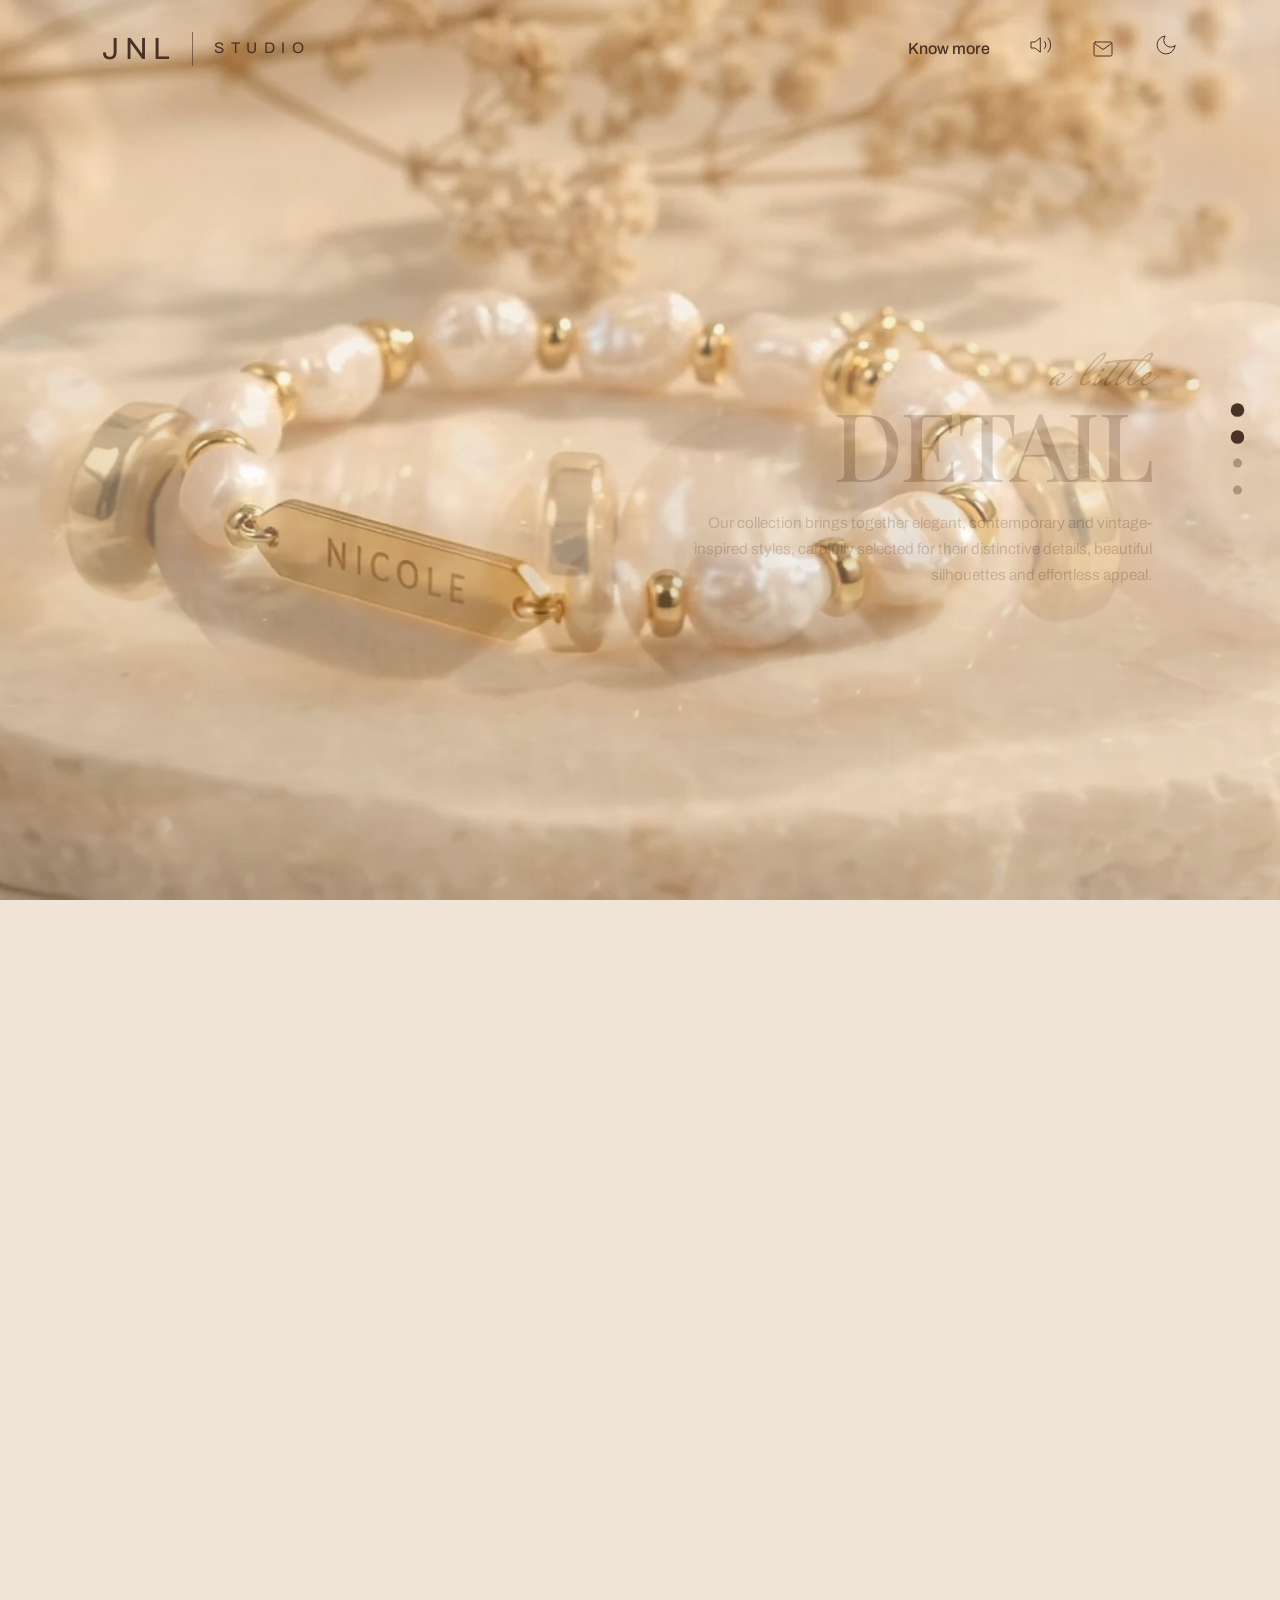
==== index.html @ aa60c8a9 "Add files via upload" ====
<!DOCTYPE html>
<html lang="en-GB">
<head>
<meta charset="utf-8">
<title>JNL Studio</title>
<meta name="description" content="JNL Studio: a small UK-based online studio with a love for beautiful jewellery, thoughtful details and pieces with a little character of their own.">
<meta name="viewport" content="width=device-width, initial-scale=1, viewport-fit=cover">
<meta name="theme-color" content="#efe4d6">
<link rel="preconnect" href="https://fonts.googleapis.com">
<link rel="preconnect" href="https://fonts.gstatic.com" crossorigin>
<link href="https://fonts.googleapis.com/css2?family=Archivo:wght@400;500&family=Lato:wght@400&family=Mrs+Saint+Delafield&family=Playfair+Display:wght@400;500&display=swap" rel="stylesheet">
<style>
:root{--ink:#4a3125;--bg:#efe4d6;--scrim:239,228,214;--chip:rgba(255,255,255,.6);--dim:0}
:root[data-theme="dark"]{--ink:#f6e8dc;--bg:#1d1512;--scrim:29,21,18;--chip:rgba(0,0,0,.35);--dim:.5}
*{box-sizing:border-box;margin:0;padding:0}
html,body{overscroll-behavior-y:none}
body{background:var(--bg);color:var(--ink);font:400 1rem/1.7 Archivo,system-ui,sans-serif;overflow-x:hidden}
body.lock{overflow:hidden}
button,input{font:inherit;color:inherit;background:none;border:0}
button{cursor:pointer}
button:focus-visible,input:focus-visible{outline:2px solid var(--ink);outline-offset:3px}
svg{stroke:currentColor;fill:none;stroke-linecap:round;stroke-linejoin:round}
#cv{position:fixed;inset:0;width:100%;height:100%;z-index:0;display:block}
.shade{position:fixed;inset:0;z-index:1;background:#000;opacity:var(--dim);pointer-events:none;transition:opacity .6s}
.loader{position:fixed;inset:0;z-index:100;background:#efe4d6;display:grid;place-content:center;justify-items:center;gap:.8rem;color:#4a3125;transition:transform .9s cubic-bezier(.7,0,.2,1)}
.loader.out{transform:translateX(100%)}
.loader .track{width:min(70vw,640px);height:1px;background:rgba(74,49,37,.25);margin-top:2.5rem}
.loader .bar{display:block;height:1px;background:#4a3125;transform:scaleX(0);transform-origin:left;transition:transform .2s}
header{position:fixed;top:env(safe-area-inset-top,0px);left:0;right:0;z-index:20;display:flex;justify-content:space-between;align-items:center;padding:2rem 8vw 0;transform:translateY(-140%);transition:transform .9s cubic-bezier(.2,.8,.2,1) .4s}
body.ready header{transform:none}
.brand{font:400 clamp(1.3rem,2.4vw,2rem)/1 Archivo,sans-serif;letter-spacing:.01em}
.brand{display:flex;align-items:center;letter-spacing:.18em}
.brand small{font-size:.5em;letter-spacing:.42em}
.brand .bar-div{display:inline-block;width:1px;height:1.1em;background:currentColor;opacity:.6;margin:0 .7em 0 .55em}
header ul{display:flex;gap:2.4rem;list-style:none;align-items:center;font-weight:500}
header svg{width:24px;height:24px}
.dots{position:fixed;right:3vw;top:50%;transform:translateY(-50%);z-index:20;display:grid;gap:1.1rem}
.dots button{width:9px;height:9px;border-radius:50%;background:var(--ink);opacity:.35;transition:transform .4s,opacity .4s}
.dots button.on{transform:scale(1.5);opacity:1}
.scene{position:fixed;inset:0;z-index:2;display:flex;pointer-events:none;opacity:0;visibility:hidden}
.scene.vis{visibility:visible}
.scene::before{content:"";position:absolute;inset:0;z-index:-1}
.scene button,.scene input{pointer-events:auto}
.left{align-items:center;padding:0 8vw}.left::before{background:linear-gradient(90deg,rgba(var(--scrim),.8) 0,rgba(var(--scrim),.42) 30%,rgba(var(--scrim),0) 50%)}
.right{align-items:center;justify-content:flex-end;padding:0 10vw;text-align:right}.right::before{background:linear-gradient(270deg,rgba(var(--scrim),.8) 0,rgba(var(--scrim),.42) 30%,rgba(var(--scrim),0) 50%)}
.right .lead{margin-left:auto}
.top{flex-direction:column;align-items:center;justify-content:space-between;text-align:center;padding:clamp(6rem,13vh,9rem) 6vw calc(2.4rem + env(safe-area-inset-bottom,0px))}
.top::before{background:linear-gradient(180deg,rgba(var(--scrim),.78) 0,rgba(var(--scrim),.35) 22%,rgba(var(--scrim),0) 36%,rgba(var(--scrim),0) 78%,rgba(var(--scrim),.6) 100%)}
.txt{max-width:34rem;text-shadow:0 1px 16px rgba(var(--scrim),.85)}
.disp{font:500 clamp(3rem,7.4vw,7rem)/.9 "Playfair Display",Georgia,serif;text-transform:uppercase;letter-spacing:-.02em}
.eyebrow{display:block;font:500 .78rem/1.4 Archivo,sans-serif;letter-spacing:.42em;text-transform:uppercase;margin-bottom:1.2rem;opacity:.85}
.script{display:block;font:400 clamp(2.4rem,4.4vw,4rem)/1 "Mrs Saint Delafield","Snell Roundhand",cursive;margin-bottom:-.3rem}
.lead{max-width:30rem;font-size:clamp(.95rem,1.2vw,1.08rem);margin-top:1.5rem}
.top .lead{margin:1rem auto 0}
.pill{display:inline-flex;align-items:center;gap:1.2rem;border:1px solid var(--ink);border-radius:60px;padding:.8rem .8rem .8rem 1.9rem;font-size:1.15rem;margin-top:2.6rem;transition:background .3s,color .3s}
.pill svg{width:40px;height:40px}
.pill:hover{background:var(--ink);color:var(--bg)}
.scroller{position:fixed;left:0;right:0;bottom:calc(1.8rem + env(safe-area-inset-bottom,0px));z-index:3;text-align:center;font-size:.8rem;display:grid;justify-items:center;transition:opacity .4s}
.scroller svg{width:24px;height:24px;stroke-width:2;animation:bob 1.6s ease-in-out infinite}
@keyframes bob{50%{transform:translateY(7px)}}
.endbox{display:grid;justify-items:center;gap:.9rem;pointer-events:auto}
.mail{display:inline-flex;align-items:center;gap:.5rem;color:var(--ink);font-size:.9rem;letter-spacing:.04em;text-decoration:none;border-bottom:1px solid currentColor;padding-bottom:2px}
.mail svg{width:16px;height:16px}
.eng{display:flex;align-items:center;gap:.8rem;background:var(--chip);backdrop-filter:blur(14px);-webkit-backdrop-filter:blur(14px);border-radius:60px;padding:.55rem .6rem .55rem 1.4rem;max-width:94vw}
.eng label{font-size:.75rem;letter-spacing:.08em;text-transform:uppercase;opacity:.8;white-space:nowrap}
.eng input{font:400 1.05rem/1 Lato,Archivo,sans-serif;letter-spacing:.24em;text-transform:uppercase;border-bottom:1px solid var(--ink);padding:.4rem .2rem;width:12ch;min-width:0;outline:none}
.eng input::placeholder{color:var(--ink);opacity:.4}
.eng .go{display:inline-flex;align-items:center;gap:.45rem;border-radius:40px;padding:.6rem 1.1rem;background:var(--ink);color:var(--bg);font-size:.9rem;white-space:nowrap}
.eng .go svg{width:16px;height:16px}
.toast{position:fixed;left:50%;bottom:calc(6.5rem + env(safe-area-inset-bottom,0px));z-index:30;transform:translate(-50%,10px);opacity:0;background:var(--ink);color:var(--bg);padding:.55rem 1.2rem;border-radius:40px;font-size:.9rem;max-width:90vw;overflow-wrap:anywhere;text-align:center;pointer-events:none;transition:opacity .35s,transform .35s}
.toast.on{opacity:1;transform:translate(-50%,0)}
.toast.sel{pointer-events:auto;user-select:all;border-radius:14px}
@media (max-width:760px){
header{padding:1.3rem 6vw 0}header ul{gap:1.2rem}.know{display:none}.dots{right:2.5vw}
.left,.right{align-items:flex-end;justify-content:center;text-align:center;padding:0 7vw calc(9vh + env(safe-area-inset-bottom,0px))}
.left::before,.right::before{background:linear-gradient(0deg,rgba(var(--scrim),.95) 0,rgba(var(--scrim),.75) 30%,rgba(var(--scrim),0) 55%)}
.right .lead,.lead{margin:1rem auto 0}.pill{margin-top:1.4rem}
.eng{padding-left:1rem;gap:.5rem}.eng label{display:none}.eng .go span{display:none}
.pill{display:none}.scroller{display:none}}
@media (prefers-reduced-motion:reduce){.scroller svg{animation:none}}
</style>
</head>
<body class="lock">
<div class="loader" role="status"><svg width="52" height="52" viewBox="0 0 52 52" stroke-width="1.5"><circle cx="26" cy="26" r="16" stroke-dasharray="1 7"/><circle cx="26" cy="10" r="3.2"/><circle cx="40" cy="20" r="3.2"/><circle cx="38" cy="36" r="3.2"/><circle cx="14" cy="36" r="3.2"/><circle cx="12" cy="20" r="3.2"/><rect x="20" y="39" width="12" height="4" rx="1"/></svg><p id="ltxt">Loading… 0%</p><div class="track"><i class="bar"></i></div></div>

<canvas id="cv" aria-label="Pearl name bracelet on cream marble, animated as you scroll" role="img"></canvas>
<div class="shade"></div>

<header><h1 class="brand" aria-label="JNL Studio">JNL<i class="bar-div" aria-hidden="true"></i><small>STUDIO</small></h1>
<ul><li><button class="know" data-go="1">Know more</button></li>
<li><button id="snd" aria-label="Toggle sound" aria-pressed="true"><svg viewBox="0 0 24 24"><path d="M11 5 6 9H2v6h4l5 4z"/><path id="wave" d="M19 5a10 10 0 0 1 0 14M15.5 8.5a5 5 0 0 1 0 7"/><path id="mute" d="m16 9 6 6M22 9l-6 6" style="display:none"/></svg></button></li>
<li><a id="mailIc" href="mailto:jnlstudio.design@gmail.com" aria-label="Email jnlstudio.design@gmail.com" style="display:grid;color:inherit"><svg viewBox="0 0 24 24"><rect x="3" y="5" width="18" height="14" rx="1.5"/><path d="m3.5 6.5 8.5 6 8.5-6"/></svg></a></li>
<li><button id="nt" aria-label="Toggle night mode"><svg viewBox="0 0 24 24"><path d="M21 12.8A9 9 0 1 1 11.2 3 7 7 0 0 0 21 12.8z"/></svg></button></li></ul></header>
<nav class="dots" aria-label="Sections"><button class="on" aria-label="Intro"></button><button aria-label="A little detail"></button><button aria-label="A little beauty"></button><button aria-label="Your name"></button></nav>

<section class="scene left"><div class="txt"><span class="eyebrow">✧ JNL Studio ✧</span><h2 class="disp" style="font-size:clamp(2.8rem,5.4vw,5.4rem)">Beautiful<br>Little<br>Things</h2>
<p class="lead">A small UK-based online studio with a love for beautiful jewellery, thoughtful details and pieces with a little character of their own.</p>
<button class="pill" data-go="1">Start now<svg viewBox="0 0 46 46"><circle cx="23" cy="23" r="19"/><path d="m15 23 8 8 8-8M23 15v16"/></svg></button></div></section>

<section class="scene right"><div class="txt"><span class="script">a little</span><h2 class="disp">Detail</h2>
<p class="lead">Our collection brings together elegant, contemporary and vintage-inspired styles, carefully selected for their distinctive details, beautiful silhouettes and effortless appeal.</p></div></section>

<section class="scene left"><div class="txt"><span class="script">a little</span><h2 class="disp">Beauty</h2>
<p class="lead">From understated everyday pieces to something a little more expressive, JNL Studio is about those small finishing touches that can make an outfit feel special.</p></div></section>

<section class="scene top"><div class="txt"><span class="script">a little something</span><h2 class="disp">For You</h2>
<p class="lead" id="engNote">Type a name to see it engraved on the bar.</p></div>
<div class="endbox"><div class="eng" id="engRow"><label for="txt">Your name</label><input id="txt" maxlength="10" autocomplete="off" spellcheck="false" placeholder="NICOLE" aria-describedby="engNote">
<button class="go" id="share" aria-label="Copy share link"><svg viewBox="0 0 24 24"><path d="M10 14a5 5 0 0 0 7 0l3-3a5 5 0 0 0-7-7l-1 1M14 10a5 5 0 0 0-7 0l-3 3a5 5 0 0 0 7 7l1-1"/></svg><span>Share</span></button></div><a class="mail" href="mailto:jnlstudio.design@gmail.com"><svg viewBox="0 0 24 24"><rect x="3" y="5" width="18" height="14" rx="1.5"/><path d="m3.5 6.5 8.5 6 8.5-6"/></svg>jnlstudio.design@gmail.com</a></div></section>

<div class="scroller"><p>Scroll to explore</p><svg viewBox="0 0 24 24"><path d="m8 12 4 4 4-4M12 8v8"/></svg></div>
<div class="toast" id="toast" role="status" aria-live="polite"></div>
<div id="spacer" aria-hidden="true"></div>

<script>
const $=s=>document.querySelector(s),$$=s=>[...document.querySelectorAll(s)];
/* always open at the top: stop Safari restoring the last scroll position */
try{if('scrollRestoration' in history)history.scrollRestoration='manual'}catch(e){}
scrollTo(0,0);addEventListener('pageshow',e=>{if(e.persisted&&!location.hash)scrollTo(0,0)});
document.documentElement.dataset.theme='light'; // day mode by default, whatever the device or app theme

/* ---------- video frames: 240 stills cut from the 10 s clip, four shots ---------- */
const N=240,SEG=[[0,59],[60,118],[119,176],[177,239]],UNIT=1.3; // UNIT = viewport heights of scroll per scene
const imgs=new Array(N),ok=new Array(N).fill(false);
/* phones get a lighter set (960 px, every 2nd frame in m/) to keep iPhone Safari memory low */
const MOB=innerWidth<=900||Math.min(screen.width,screen.height)<=820;
/* PHONE_MODE: 'auto' = animated, but switch to the light still-image version if the previous visit froze or crashed;
   'animated' = always animate; 'still' = phones always use the light still-image version (most stable) */
const PHONE_MODE='auto';
const REP=[30,96,150,238];
let LITE=matchMedia('(prefers-reduced-motion: reduce)').matches||(MOB&&PHONE_MODE==='still');
try{if(MOB&&PHONE_MODE==='auto'){
 const now=Date.now(),alive=JSON.parse(localStorage.getItem('jnl-alive')||'null'),lite=+localStorage.getItem('jnl-lite-until')||0;
 /* last visit was still marked "running" (no clean exit) within 10 min → it froze or crashed */
 if(alive&&alive.on&&now-alive.t<6e5){localStorage.setItem('jnl-lite-until',String(now+864e5));LITE=true}
 else if(lite>now)LITE=true;
 const beat=()=>{try{localStorage.setItem('jnl-alive',JSON.stringify({on:!document.hidden,t:Date.now()}))}catch(e){}};
 beat();setInterval(beat,2000);document.addEventListener('visibilitychange',beat);addEventListener('pagehide',()=>{try{localStorage.setItem('jnl-alive',JSON.stringify({on:false,t:Date.now()}))}catch(e){}});
}}catch(e){}
const pad=i=>String(i).padStart(3,'0');
const src=i=>MOB?'m/'+pad(i-(i%2))+'.webp':'f/'+pad(i)+'.webp';
/* load the opening shot first so the page can start quickly, then everything else */
const order=LITE?REP.slice():[...Array(N).keys()].filter(i=>!MOB||i%2===0).sort((a,b)=>(a<60?0:1)-(b<60?0:1)||a-b);
/* full-size close-up, used only for the engraving preview */
let plate=null;const plateReady=new Promise(r=>{const im=new Image();im.onload=()=>{plate=im;r()};im.onerror=r;im.src='f/239.webp'});
let loaded=0;
/* Phones/tablets: keep the small compressed files in memory and decode only the frames around the
   current position (a few at a time). Safari can silently drop decoded <img> data under memory pressure,
   which left the canvas empty; frames we decode ourselves stay put until we release them. */
const BM=MOB&&typeof createImageBitmap==='function'&&typeof fetch==='function';
const blobs=new Array(N),bm=new Map(),pending=new Set(),MAXC=10;let curF=0;
function load(i){
 if(BM)return fetch(src(i)).then(r=>r.ok?r.blob():null).then(b=>{if(b){blobs[i]=b;ok[i]=true}}).catch(()=>{});
 return new Promise(r=>{const im=new Image();im.decoding='async';im.onload=()=>{ok[i]=true;imgs[i]=im;r()};im.onerror=r;im.src=src(i)})}
function decodeF(i,must){
 if(i<0||i>=N||!blobs[i]||bm.has(i)||pending.has(i))return;
 if(pending.size>=(must?3:1))return; // never queue a pile of decodes during a fast flick
 pending.add(i);
 createImageBitmap(blobs[i]).then(b=>{pending.delete(i);bm.set(i,b);trimF();need=true}).catch(()=>pending.delete(i))}
function trimF(){while(bm.size>MAXC){let far=-1,fd=-1;for(const k of bm.keys()){const d=Math.abs(k-curF);if(d>fd){fd=d;far=k}}const b=bm.get(far);bm.delete(far);try{b.close()}catch(e){}}}
const nearest=i=>{
 if(BM){const e=i-(i%2);curF=e;decodeF(e,true);for(const d of [2,-2,4,-4])decodeF(e+d);
  let best=null,bd=1e9;for(const [k,b] of bm){const d=Math.abs(k-e);if(d<bd){bd=d;best=b}}return best}
 for(let d=0;d<N;d++){if(ok[i-d])return imgs[i-d];if(ok[i+d])return imgs[i+d]}return null};

/* ---------- canvas ---------- */
const cv=$('#cv'),cx=cv.getContext('2d');let W=0,H=0,DPR=1;
const tiny=document.createElement('canvas');tiny.width=48;tiny.height=27;const tx=tiny.getContext('2d');
const feather=document.createElement('canvas'),fx=feather.getContext('2d');
function size(){DPR=Math.min(devicePixelRatio||1,MOB?1.5:2);W=innerWidth;H=innerHeight;cv.width=W*DPR;cv.height=H*DPR;
 $('#spacer').style.height=(100+UNIT*100*(SEG.length-1)+60)+'vh';need=true}
let rzT;addEventListener('resize',()=>{clearTimeout(rzT);rzT=setTimeout(size,100)});
/* Safari can throw away canvas pixels (background tab, locked phone, memory pressure during very fast scrolling):
   repaint whenever the page comes back, and run a light watchdog that repaints if the canvas has gone blank */
const repaint=()=>{need=true;lastKey=''};
document.addEventListener('visibilitychange',()=>{if(!document.hidden)repaint()});
addEventListener('pageshow',repaint);addEventListener('focus',repaint);addEventListener('orientationchange',()=>setTimeout(size,250));
cv.addEventListener('contextrestored',repaint);
setInterval(()=>{if(document.hidden)return;
 const d=Math.min(devicePixelRatio||1,MOB?1.5:2);if(Math.abs(cv.width-innerWidth*d)>2||Math.abs(cv.height-innerHeight*d)>2){size();return}
 try{const y=cv.width/cv.height>=1.1?.5:.44,px=(x,yy)=>cx.getImageData(Math.round(cv.width*x),Math.round(cv.height*yy),1,1).data,
  bgLike=d=>d[3]===0||(Math.abs(d[0]-239)<3&&Math.abs(d[1]-228)<3&&Math.abs(d[2]-214)<3);
  if(bgLike(px(.35,y))&&bgLike(px(.65,y))){if(BM){bm.forEach(b=>{try{b.close()}catch(e){}});bm.clear()}repaint()}}catch(e){repaint()}},600);
function paint(im,alpha=1){
 const cw=cv.width,ch=cv.height,iw=im.naturalWidth||im.width,ih=im.naturalHeight||im.height;cx.globalAlpha=alpha;
 if(cw/ch>=1.1){ // landscape: fill the screen
  const s=Math.max(cw/iw,ch/ih);cx.drawImage(im,(cw-iw*s)/2,(ch-ih*s)/2,iw*s,ih*s);
 }else{ // portrait: keep most of the frame visible, soft blurred fill above and below
  tx.drawImage(im,0,0,48,27);const sb=Math.max(cw/iw,ch/ih);cx.drawImage(tiny,(cw-iw*sb)/2,(ch-ih*sb)/2,iw*sb,ih*sb);
  const s=cw*1.3/iw,dw=iw*s,dh=ih*s,y=ch*.44-dh/2;
  if(feather.width!==Math.round(cw)||feather.height!==Math.round(dh)){feather.width=Math.round(cw);feather.height=Math.round(dh)}
  fx.globalCompositeOperation='source-over';fx.clearRect(0,0,feather.width,feather.height);fx.drawImage(im,(cw-dw)/2,0,dw,dh);
  const g=fx.createLinearGradient(0,0,0,dh);g.addColorStop(0,'rgba(0,0,0,0)');g.addColorStop(.16,'#000');g.addColorStop(.84,'#000');g.addColorStop(1,'rgba(0,0,0,0)');
  fx.globalCompositeOperation='destination-in';fx.fillStyle=g;fx.fillRect(0,0,feather.width,dh);cx.drawImage(feather,0,y);
 }
 cx.globalAlpha=1}

/* ---------- engraving preview on the last frame ---------- */
const BOX={x:654,y:528,w:579,h:129}; // where NICOLE sits in the 1920x1080 final frame
let custom='',engFrame=null,engOK=true,engC=null,engG=null,blankBox=null;
function buildEng(){
 engFrame=null;const t=custom.trim();if(!t||t==='NICOLE'||!plate)return;
 /* one canvas, created once and reused for every keystroke */
 if(!engC){engC=document.createElement('canvas');engC.width=1920;engC.height=1080;engG=engC.getContext('2d')}
 const c=engC,g=engG;g.filter='none';g.globalAlpha=1;g.drawImage(plate,0,0,1920,1080);
 if(blankBox){g.putImageData(blankBox,BOX.x,BOX.y-9)}else{
 let d;try{d=g.getImageData(BOX.x,BOX.y-9,BOX.w,BOX.h+18)}catch(e){engOK=false;$('#engRow').hidden=true;$('#engNote').textContent='Every bracelet is engraved with the name you choose.';return}
 /* fill the old letters by blending the clean gold just above and below them */
 const w=BOX.w,h=BOX.h+18,p=d.data,row=(y,x)=>{let r=0,gg=0,b=0;for(let k=0;k<3;k++){const i=((y+k)*w+x)*4;r+=p[i];gg+=p[i+1];b+=p[i+2]}return[r/3,gg/3,b/3]};
 for(let x=0;x<w;x++){const a=row(0,x),b=row(h-3,x);for(let y=3;y<h-3;y++){const t2=(y-3)/(h-6),i=(y*w+x)*4,n=(Math.random()-.5)*4;
  p[i]=a[0]+(b[0]-a[0])*t2+n;p[i+1]=a[1]+(b[1]-a[1])*t2+n;p[i+2]=a[2]+(b[2]-a[2])*t2+n}}
 g.putImageData(d,BOX.x,BOX.y-9);blankBox=d}
 /* engrave the new name in a similar letter style */
 const s=[...t];let fs=138,sp=.42;const font=()=>`400 ${fs}px Lato, Archivo, "Helvetica Neue", sans-serif`;
 const width=()=>{g.font=font();return s.reduce((a,ch)=>a+g.measureText(ch).width,0)+fs*sp*(s.length-1)};
 while(width()>BOX.w-15&&fs>45)fs-=3;
 let x=943.5-width()/2;g.textBaseline='alphabetic';g.font=font();const yb=639;
 s.forEach(ch=>{const cw=g.measureText(ch).width;
  g.filter='blur(.7px)';g.fillStyle='rgba(255,226,165,.45)';g.fillText(ch,x+2.2,yb+2.2);
  g.fillStyle='rgba(120,78,34,.92)';g.fillText(ch,x,yb);g.filter='none';
  g.fillStyle='rgba(88,55,22,.35)';g.fillText(ch,x-1.2,yb-1.2);x+=cw+fs*sp});
 engFrame=c}

/* ---------- scroll → frame ---------- */
let target=0,cur=0,need=true,lastKey='';
/* iPhone "rubber-band" bounce gives scroll positions above the top (negative) or past the bottom: clamp them */
const prog=()=>{const vh=innerHeight,max=document.documentElement.scrollHeight-vh;return max>0?Math.max(0,Math.min(1,scrollY/max))*(SEG.length-1+.999):0};
addEventListener('scroll',()=>{target=prog()},{passive:true});
function frameFor(P){
 P=Math.max(0,Math.min(SEG.length-1+.999,+P||0));
 if(LITE){const k=Math.min(SEG.length-1,Math.floor(P)),l=P-k; // still images, soft cross-fade between scenes
  if(k===SEG.length-1||l<.8)return{f:REP[k]};return{f:REP[k],next:REP[k+1],mix:(l-.8)/.2}}
 const k=Math.min(SEG.length-1,Math.floor(P)),l=P-k,[a,b]=SEG[k];
 if(k===SEG.length-1){const f=Math.min(1,l/.85);return{f:Math.round(a+f*(b-a))}}
 if(l<.8)return{f:Math.round(a+l/.8*(b-a))};
 return{f:b,next:SEG[k+1][0],mix:(l-.8)/.2}}
const scenes=$$('.scene');
function texts(P){
 scenes.forEach((s,k)=>{let o;
  if(k===0)o=1-sm(.55,.78,P);else if(k===SEG.length-1)o=sm(k-.25,k-.02,P);else o=sm(k-.2,k+.02,P)*(1-sm(k+.55,k+.78,P));
  s.style.opacity=o.toFixed(3);s.classList.toggle('vis',o>.01);s.firstElementChild.style.transform=`translateY(${((1-o)*24).toFixed(1)}px)`});
 $('.scroller').style.opacity=1-sm(.05,.3,P);
 const n=Math.min(SEG.length-1,Math.floor(P+.25));$$('.dots button').forEach((d,i)=>d.classList.toggle('on',i===n));
 if(n!==scene){scene=n;chime(SCALE[n*2],.05)}
 if(lp&&ac)lp.frequency.setTargetAtTime(600+P/(SEG.length-1)*1600,ac.currentTime,.4)}
const sm=(e0,e1,x)=>{const t=Math.max(0,Math.min(1,(x-e0)/(e1-e0)));return t*t*(3-2*t)};
let scene=0;
function loop(){
 /* schedule the next frame first, so one unexpected error can never stop the animation for good */
 requestAnimationFrame(loop);
 try{
 cur+=(target-cur)*.14;if(Math.abs(target-cur)<.0005)cur=target;if(!isFinite(cur))cur=0;
 const fr=frameFor(cur),key=fr.f+'|'+(fr.next??'')+'|'+(fr.mix??0).toFixed(3)+'|'+(engFrame?custom:'');
 if(key!==lastKey||need){
  const im=(fr.f>=N-2&&engFrame)?engFrame:nearest(fr.f);
  if(im){try{cx.globalAlpha=1;cx.fillStyle='#efe4d6';cx.fillRect(0,0,cv.width,cv.height);paint(im);if(fr.next!=null){const nx=nearest(fr.next);if(nx)paint(nx,fr.mix)}lastKey=key;need=false}catch(e){need=true}}}
 texts(cur)}catch(e){need=true;lastKey=''}}

const goTo=k=>{const max=document.documentElement.scrollHeight-innerHeight;scrollTo({top:max*k/(SEG.length-1+.999)+(k===SEG.length-1?max:0),behavior:'smooth'})};
$$('[data-go]').forEach(b=>b.onclick=()=>goTo(+b.dataset.go));
$$('.dots button').forEach((d,i)=>d.onclick=()=>goTo(i));

/* ---------- sound: generated ambient pad + chimes (Web Audio, no files) ---------- */
let ac=null,master=null,lp=null,soundOn=true;
function initAudio(){
 if(ac)return;try{ac=new (window.AudioContext||window.webkitAudioContext)()}catch(e){return}
 master=ac.createGain();master.gain.value=0;master.connect(ac.destination);
 lp=ac.createBiquadFilter();lp.type='lowpass';lp.frequency.value=700;lp.Q.value=.6;lp.connect(master);
 [110,138.59,164.81,207.65,246.94].forEach((f,i)=>{const o=ac.createOscillator(),g=ac.createGain(),l=ac.createOscillator(),lg=ac.createGain();
  o.type=i%2?'triangle':'sine';o.frequency.value=f;o.detune.value=(i-2)*5;g.gain.value=.05;
  l.frequency.value=.05+i*.023;lg.gain.value=.04;l.connect(lg).connect(g.gain);o.connect(g).connect(lp);o.start();l.start()});
 if(soundOn)fadeTo(.55)}
function fadeTo(v){if(!ac)return;if(ac.state==='suspended')ac.resume();master.gain.cancelScheduledValues(ac.currentTime);master.gain.setTargetAtTime(v,ac.currentTime,.6)}
function chime(f,vol=.09){if(!ac||!soundOn)return;const t=ac.currentTime;
 [[f,vol],[f*2.76,vol*.25],[f*5.4,vol*.08]].forEach(([fr,v])=>{const o=ac.createOscillator(),g=ac.createGain();o.type='sine';o.frequency.value=fr;
  g.gain.setValueAtTime(0,t);g.gain.linearRampToValueAtTime(v,t+.01);g.gain.exponentialRampToValueAtTime(.0001,t+1.6);o.connect(g).connect(ac.destination);o.start(t);o.stop(t+1.7)})}
['pointerdown','keydown','touchstart'].forEach(ev=>addEventListener(ev,initAudio,{once:true,passive:true}));
document.addEventListener('visibilitychange',()=>{if(!ac)return;document.hidden?ac.suspend():ac.resume()});
const SCALE=[659.25,739.99,830.61,987.77,1108.73,1318.51,1479.98,1661.22,1975.53];

/* ---------- header toggles ---------- */
const dark=()=>document.documentElement.dataset.theme==='dark'; // always starts in day mode; night only when the visitor taps the moon
$('#nt').onclick=()=>{document.documentElement.dataset.theme=dark()?'light':'dark'};
$('#snd').onclick=e=>{const b=e.currentTarget;soundOn=b.getAttribute('aria-pressed')!=='true';b.setAttribute('aria-pressed',soundOn);
 $('#wave').style.display=soundOn?'':'none';$('#mute').style.display=soundOn?'none':'';initAudio();fadeTo(soundOn?.55:0)};

/* ---------- name input + share ---------- */
let tt;const toast=(msg,sel=false)=>{const t=$('#toast');t.textContent=msg;t.classList.toggle('sel',sel);t.classList.add('on');clearTimeout(tt);tt=setTimeout(()=>t.classList.remove('on','sel'),sel?7000:2200)};
const clean=t=>(t||'').toUpperCase().replace(/[^A-Z0-9 &.'\-]/g,'').slice(0,10);
const inp=$('#txt');let bt;
inp.addEventListener('input',()=>{const v=clean(inp.value);if(v!==inp.value)inp.value=v;custom=v;clearTimeout(bt);
 bt=setTimeout(()=>{buildEng();need=true},120);chime(1975.53+Math.random()*400,.025)});
inp.addEventListener('keydown',e=>{if(e.key==='Enter')inp.blur()});
$('#share').onclick=async()=>{const url=location.href.split('#')[0]+(custom?'#t='+encodeURIComponent(custom):'');
 try{await navigator.clipboard.writeText(url);toast('Link copied');chime(1661.22,.07)}catch(e){toast(url,true)}};
const fromHash=clean(decodeURIComponent((location.hash.match(/t=([^&]*)/)||[])[1]||''));

/* ---------- start ---------- */
size();
(async()=>{
 const bar=$('.loader .bar'),lt=$('#ltxt');let first=true;
 const fontReady=document.fonts?document.fonts.ready:Promise.resolve();
 const queue=[...order];const workers=[...Array(6)].map(async()=>{while(queue.length){const i=queue.shift();await load(i);loaded++;
  const tot=order.length,pct=Math.round(loaded/tot*100);bar.style.transform=`scaleX(${loaded/tot})`;lt.textContent=`Loading… ${pct}%`;
  if(first&&loaded>=order.filter(i=>i<60).length){first=false;start()}}});
 async function start(){await fontReady;requestAnimationFrame(loop);$('.loader').classList.add('out');document.body.classList.add('ready');
  setTimeout(()=>{document.body.classList.remove('lock');$('.loader').style.display='none';
   if(fromHash){inp.value=custom=fromHash;goTo(SEG.length-1);try{history.replaceState(null,'',location.pathname+location.search)}catch(e){}}else scrollTo(0,0)},900)}
 await Promise.all(workers);if(first){first=false;start()}
 await plateReady;await fontReady;if(custom){buildEng();need=true}
})();
</script>
</body>
</html>
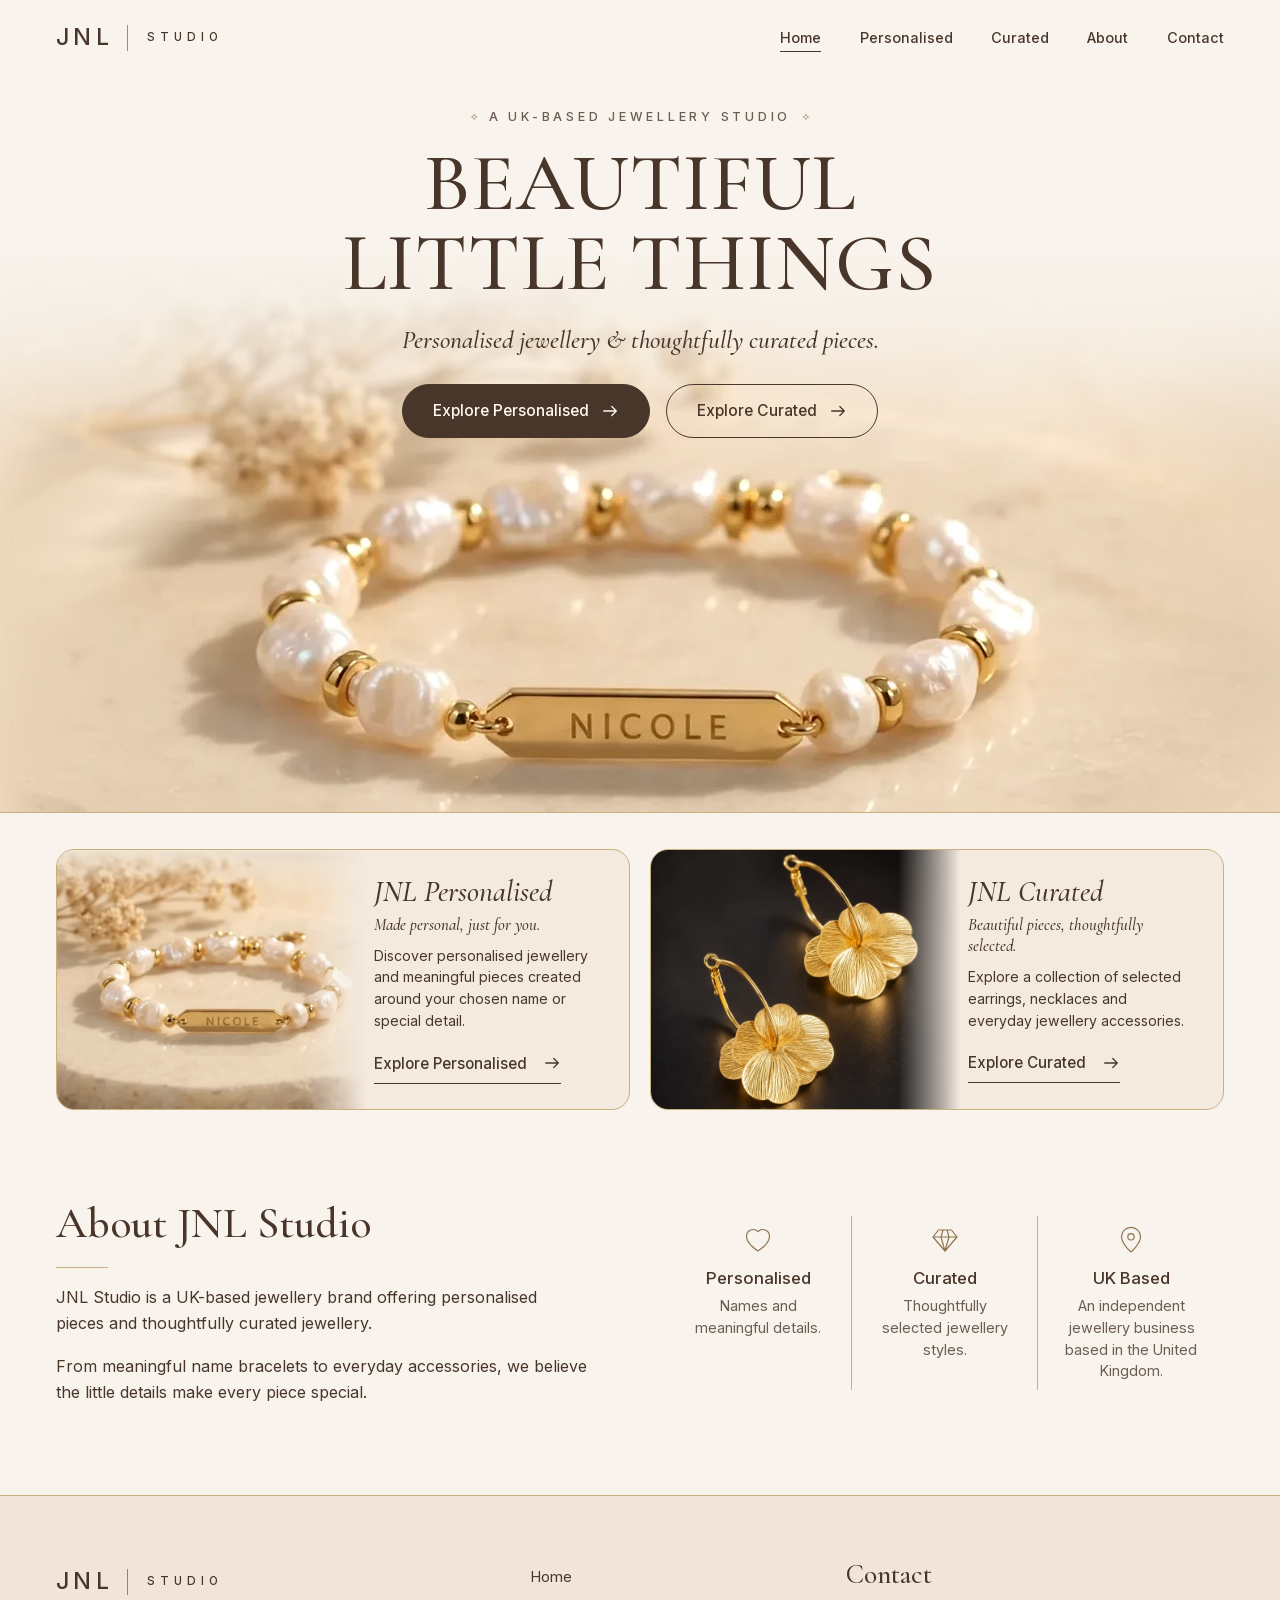
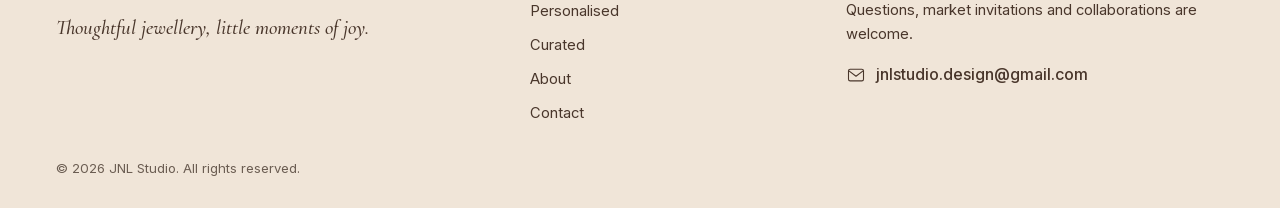
==== commit dc89eba9: "Add files via upload" ====
--- a/index.html
+++ b/index.html
@@ -1,314 +1,199 @@
-<!DOCTYPE html>
+<!doctype html>
 <html lang="en-GB">
 <head>
 <meta charset="utf-8">
-<title>JNL Studio</title>
-<meta name="description" content="JNL Studio: a small UK-based online studio with a love for beautiful jewellery, thoughtful details and pieces with a little character of their own.">
 <meta name="viewport" content="width=device-width, initial-scale=1, viewport-fit=cover">
-<meta name="theme-color" content="#efe4d6">
-<link rel="preconnect" href="https://fonts.googleapis.com">
-<link rel="preconnect" href="https://fonts.gstatic.com" crossorigin>
-<link href="https://fonts.googleapis.com/css2?family=Archivo:wght@400;500&family=Lato:wght@400&family=Mrs+Saint+Delafield&family=Playfair+Display:wght@400;500&display=swap" rel="stylesheet">
-<style>
-:root{--ink:#4a3125;--bg:#efe4d6;--scrim:239,228,214;--chip:rgba(255,255,255,.6);--dim:0}
-:root[data-theme="dark"]{--ink:#f6e8dc;--bg:#1d1512;--scrim:29,21,18;--chip:rgba(0,0,0,.35);--dim:.5}
-*{box-sizing:border-box;margin:0;padding:0}
-html,body{overscroll-behavior-y:none}
-body{background:var(--bg);color:var(--ink);font:400 1rem/1.7 Archivo,system-ui,sans-serif;overflow-x:hidden}
-body.lock{overflow:hidden}
-button,input{font:inherit;color:inherit;background:none;border:0}
-button{cursor:pointer}
-button:focus-visible,input:focus-visible{outline:2px solid var(--ink);outline-offset:3px}
-svg{stroke:currentColor;fill:none;stroke-linecap:round;stroke-linejoin:round}
-#cv{position:fixed;inset:0;width:100%;height:100%;z-index:0;display:block}
-.shade{position:fixed;inset:0;z-index:1;background:#000;opacity:var(--dim);pointer-events:none;transition:opacity .6s}
-.loader{position:fixed;inset:0;z-index:100;background:#efe4d6;display:grid;place-content:center;justify-items:center;gap:.8rem;color:#4a3125;transition:transform .9s cubic-bezier(.7,0,.2,1)}
-.loader.out{transform:translateX(100%)}
-.loader .track{width:min(70vw,640px);height:1px;background:rgba(74,49,37,.25);margin-top:2.5rem}
-.loader .bar{display:block;height:1px;background:#4a3125;transform:scaleX(0);transform-origin:left;transition:transform .2s}
-header{position:fixed;top:env(safe-area-inset-top,0px);left:0;right:0;z-index:20;display:flex;justify-content:space-between;align-items:center;padding:2rem 8vw 0;transform:translateY(-140%);transition:transform .9s cubic-bezier(.2,.8,.2,1) .4s}
-body.ready header{transform:none}
-.brand{font:400 clamp(1.3rem,2.4vw,2rem)/1 Archivo,sans-serif;letter-spacing:.01em}
-.brand{display:flex;align-items:center;letter-spacing:.18em}
-.brand small{font-size:.5em;letter-spacing:.42em}
-.brand .bar-div{display:inline-block;width:1px;height:1.1em;background:currentColor;opacity:.6;margin:0 .7em 0 .55em}
-header ul{display:flex;gap:2.4rem;list-style:none;align-items:center;font-weight:500}
-header svg{width:24px;height:24px}
-.dots{position:fixed;right:3vw;top:50%;transform:translateY(-50%);z-index:20;display:grid;gap:1.1rem}
-.dots button{width:9px;height:9px;border-radius:50%;background:var(--ink);opacity:.35;transition:transform .4s,opacity .4s}
-.dots button.on{transform:scale(1.5);opacity:1}
-.scene{position:fixed;inset:0;z-index:2;display:flex;pointer-events:none;opacity:0;visibility:hidden}
-.scene.vis{visibility:visible}
-.scene::before{content:"";position:absolute;inset:0;z-index:-1}
-.scene button,.scene input{pointer-events:auto}
-.left{align-items:center;padding:0 8vw}.left::before{background:linear-gradient(90deg,rgba(var(--scrim),.8) 0,rgba(var(--scrim),.42) 30%,rgba(var(--scrim),0) 50%)}
-.right{align-items:center;justify-content:flex-end;padding:0 10vw;text-align:right}.right::before{background:linear-gradient(270deg,rgba(var(--scrim),.8) 0,rgba(var(--scrim),.42) 30%,rgba(var(--scrim),0) 50%)}
-.right .lead{margin-left:auto}
-.top{flex-direction:column;align-items:center;justify-content:space-between;text-align:center;padding:clamp(6rem,13vh,9rem) 6vw calc(2.4rem + env(safe-area-inset-bottom,0px))}
-.top::before{background:linear-gradient(180deg,rgba(var(--scrim),.78) 0,rgba(var(--scrim),.35) 22%,rgba(var(--scrim),0) 36%,rgba(var(--scrim),0) 78%,rgba(var(--scrim),.6) 100%)}
-.txt{max-width:34rem;text-shadow:0 1px 16px rgba(var(--scrim),.85)}
-.disp{font:500 clamp(3rem,7.4vw,7rem)/.9 "Playfair Display",Georgia,serif;text-transform:uppercase;letter-spacing:-.02em}
-.eyebrow{display:block;font:500 .78rem/1.4 Archivo,sans-serif;letter-spacing:.42em;text-transform:uppercase;margin-bottom:1.2rem;opacity:.85}
-.script{display:block;font:400 clamp(2.4rem,4.4vw,4rem)/1 "Mrs Saint Delafield","Snell Roundhand",cursive;margin-bottom:-.3rem}
-.lead{max-width:30rem;font-size:clamp(.95rem,1.2vw,1.08rem);margin-top:1.5rem}
-.top .lead{margin:1rem auto 0}
-.pill{display:inline-flex;align-items:center;gap:1.2rem;border:1px solid var(--ink);border-radius:60px;padding:.8rem .8rem .8rem 1.9rem;font-size:1.15rem;margin-top:2.6rem;transition:background .3s,color .3s}
-.pill svg{width:40px;height:40px}
-.pill:hover{background:var(--ink);color:var(--bg)}
-.scroller{position:fixed;left:0;right:0;bottom:calc(1.8rem + env(safe-area-inset-bottom,0px));z-index:3;text-align:center;font-size:.8rem;display:grid;justify-items:center;transition:opacity .4s}
-.scroller svg{width:24px;height:24px;stroke-width:2;animation:bob 1.6s ease-in-out infinite}
-@keyframes bob{50%{transform:translateY(7px)}}
-.endbox{display:grid;justify-items:center;gap:.9rem;pointer-events:auto}
-.mail{display:inline-flex;align-items:center;gap:.5rem;color:var(--ink);font-size:.9rem;letter-spacing:.04em;text-decoration:none;border-bottom:1px solid currentColor;padding-bottom:2px}
-.mail svg{width:16px;height:16px}
-.eng{display:flex;align-items:center;gap:.8rem;background:var(--chip);backdrop-filter:blur(14px);-webkit-backdrop-filter:blur(14px);border-radius:60px;padding:.55rem .6rem .55rem 1.4rem;max-width:94vw}
-.eng label{font-size:.75rem;letter-spacing:.08em;text-transform:uppercase;opacity:.8;white-space:nowrap}
-.eng input{font:400 1.05rem/1 Lato,Archivo,sans-serif;letter-spacing:.24em;text-transform:uppercase;border-bottom:1px solid var(--ink);padding:.4rem .2rem;width:12ch;min-width:0;outline:none}
-.eng input::placeholder{color:var(--ink);opacity:.4}
-.eng .go{display:inline-flex;align-items:center;gap:.45rem;border-radius:40px;padding:.6rem 1.1rem;background:var(--ink);color:var(--bg);font-size:.9rem;white-space:nowrap}
-.eng .go svg{width:16px;height:16px}
-.toast{position:fixed;left:50%;bottom:calc(6.5rem + env(safe-area-inset-bottom,0px));z-index:30;transform:translate(-50%,10px);opacity:0;background:var(--ink);color:var(--bg);padding:.55rem 1.2rem;border-radius:40px;font-size:.9rem;max-width:90vw;overflow-wrap:anywhere;text-align:center;pointer-events:none;transition:opacity .35s,transform .35s}
-.toast.on{opacity:1;transform:translate(-50%,0)}
-.toast.sel{pointer-events:auto;user-select:all;border-radius:14px}
-@media (max-width:760px){
-header{padding:1.3rem 6vw 0}header ul{gap:1.2rem}.know{display:none}.dots{right:2.5vw}
-.left,.right{align-items:flex-end;justify-content:center;text-align:center;padding:0 7vw calc(9vh + env(safe-area-inset-bottom,0px))}
-.left::before,.right::before{background:linear-gradient(0deg,rgba(var(--scrim),.95) 0,rgba(var(--scrim),.75) 30%,rgba(var(--scrim),0) 55%)}
-.right .lead,.lead{margin:1rem auto 0}.pill{margin-top:1.4rem}
-.eng{padding-left:1rem;gap:.5rem}.eng label{display:none}.eng .go span{display:none}
-.pill{display:none}.scroller{display:none}}
-@media (prefers-reduced-motion:reduce){.scroller svg{animation:none}}
-</style>
-</head>
-<body class="lock">
-<div class="loader" role="status"><svg width="52" height="52" viewBox="0 0 52 52" stroke-width="1.5"><circle cx="26" cy="26" r="16" stroke-dasharray="1 7"/><circle cx="26" cy="10" r="3.2"/><circle cx="40" cy="20" r="3.2"/><circle cx="38" cy="36" r="3.2"/><circle cx="14" cy="36" r="3.2"/><circle cx="12" cy="20" r="3.2"/><rect x="20" y="39" width="12" height="4" rx="1"/></svg><p id="ltxt">Loading… 0%</p><div class="track"><i class="bar"></i></div></div>
+<title>JNL Studio Jewellery | Personalised &amp; Curated Jewellery UK</title>
+<meta name="description" content="Explore JNL Studio, a UK-based jewellery brand offering personalised name bracelets, meaningful gifts and thoughtfully curated jewellery collections.">
+<link rel="canonical" href="https://jnlstudio.github.io/Jewellery/">
+<meta name="robots" content="index, follow">
+<meta name="theme-color" content="#f8f3ec">
 
-<canvas id="cv" aria-label="Pearl name bracelet on cream marble, animated as you scroll" role="img"></canvas>
-<div class="shade"></div>
+<meta property="og:type" content="website">
+<meta property="og:site_name" content="JNL Studio Jewellery">
+<meta property="og:locale" content="en_GB">
+<meta property="og:title" content="JNL Studio Jewellery | Beautiful Little Things">
+<meta property="og:description" content="Personalised jewellery and thoughtfully curated pieces from a UK-based jewellery studio.">
+<meta property="og:url" content="https://jnlstudio.github.io/Jewellery/">
+<meta property="og:image" content="https://jnlstudio.github.io/Jewellery/assets/img/og-image.jpg">
+<meta property="og:image:width" content="1200">
+<meta property="og:image:height" content="630">
+<meta property="og:image:alt" content="Pearl-style name bracelet engraved NICOLE on a cream stone">
+<meta name="twitter:card" content="summary_large_image">
 
-<header><h1 class="brand" aria-label="JNL Studio">JNL<i class="bar-div" aria-hidden="true"></i><small>STUDIO</small></h1>
-<ul><li><button class="know" data-go="1">Know more</button></li>
-<li><button id="snd" aria-label="Toggle sound" aria-pressed="true"><svg viewBox="0 0 24 24"><path d="M11 5 6 9H2v6h4l5 4z"/><path id="wave" d="M19 5a10 10 0 0 1 0 14M15.5 8.5a5 5 0 0 1 0 7"/><path id="mute" d="m16 9 6 6M22 9l-6 6" style="display:none"/></svg></button></li>
-<li><a id="mailIc" href="mailto:jnlstudio.design@gmail.com" aria-label="Email jnlstudio.design@gmail.com" style="display:grid;color:inherit"><svg viewBox="0 0 24 24"><rect x="3" y="5" width="18" height="14" rx="1.5"/><path d="m3.5 6.5 8.5 6 8.5-6"/></svg></a></li>
-<li><button id="nt" aria-label="Toggle night mode"><svg viewBox="0 0 24 24"><path d="M21 12.8A9 9 0 1 1 11.2 3 7 7 0 0 0 21 12.8z"/></svg></button></li></ul></header>
-<nav class="dots" aria-label="Sections"><button class="on" aria-label="Intro"></button><button aria-label="A little detail"></button><button aria-label="A little beauty"></button><button aria-label="Your name"></button></nav>
-
-<section class="scene left"><div class="txt"><span class="eyebrow">✧ JNL Studio ✧</span><h2 class="disp" style="font-size:clamp(2.8rem,5.4vw,5.4rem)">Beautiful<br>Little<br>Things</h2>
-<p class="lead">A small UK-based online studio with a love for beautiful jewellery, thoughtful details and pieces with a little character of their own.</p>
-<button class="pill" data-go="1">Start now<svg viewBox="0 0 46 46"><circle cx="23" cy="23" r="19"/><path d="m15 23 8 8 8-8M23 15v16"/></svg></button></div></section>
-
-<section class="scene right"><div class="txt"><span class="script">a little</span><h2 class="disp">Detail</h2>
-<p class="lead">Our collection brings together elegant, contemporary and vintage-inspired styles, carefully selected for their distinctive details, beautiful silhouettes and effortless appeal.</p></div></section>
-
-<section class="scene left"><div class="txt"><span class="script">a little</span><h2 class="disp">Beauty</h2>
-<p class="lead">From understated everyday pieces to something a little more expressive, JNL Studio is about those small finishing touches that can make an outfit feel special.</p></div></section>
-
-<section class="scene top"><div class="txt"><span class="script">a little something</span><h2 class="disp">For You</h2>
-<p class="lead" id="engNote">Type a name to see it engraved on the bar.</p></div>
-<div class="endbox"><div class="eng" id="engRow"><label for="txt">Your name</label><input id="txt" maxlength="10" autocomplete="off" spellcheck="false" placeholder="NICOLE" aria-describedby="engNote">
-<button class="go" id="share" aria-label="Copy share link"><svg viewBox="0 0 24 24"><path d="M10 14a5 5 0 0 0 7 0l3-3a5 5 0 0 0-7-7l-1 1M14 10a5 5 0 0 0-7 0l-3 3a5 5 0 0 0 7 7l1-1"/></svg><span>Share</span></button></div><a class="mail" href="mailto:jnlstudio.design@gmail.com"><svg viewBox="0 0 24 24"><rect x="3" y="5" width="18" height="14" rx="1.5"/><path d="m3.5 6.5 8.5 6 8.5-6"/></svg>jnlstudio.design@gmail.com</a></div></section>
-
-<div class="scroller"><p>Scroll to explore</p><svg viewBox="0 0 24 24"><path d="m8 12 4 4 4-4M12 8v8"/></svg></div>
-<div class="toast" id="toast" role="status" aria-live="polite"></div>
-<div id="spacer" aria-hidden="true"></div>
+<link rel="icon" href="assets/img/favicon.svg" type="image/svg+xml">
+<link rel="preload" href="assets/fonts/cormorant.woff2" as="font" type="font/woff2" crossorigin>
+<link rel="preload" as="image" href="assets/img/hero-phone.webp" media="(max-width: 700px)">
+<link rel="preload" as="image" imagesrcset="assets/img/hero-1280.webp 1280w, assets/img/hero-1920.webp 1920w" imagesizes="100vw" media="(min-width: 701px)">
+<link rel="stylesheet" href="styles.css">
 
 <script>
-const $=s=>document.querySelector(s),$$=s=>[...document.querySelectorAll(s)];
-/* always open at the top: stop Safari restoring the last scroll position */
-try{if('scrollRestoration' in history)history.scrollRestoration='manual'}catch(e){}
-scrollTo(0,0);addEventListener('pageshow',e=>{if(e.persisted&&!location.hash)scrollTo(0,0)});
-document.documentElement.dataset.theme='light'; // day mode by default, whatever the device or app theme
+  /* Old name-preview share links (/Jewellery/#t=NAME) now live on JNL Personalised. */
+  if (location.hash.indexOf('#t=') === 0) {
+    location.replace('https://jnlstudio.github.io/JNLPersonalised/' + location.hash);
+  }
+  document.documentElement.classList.add('js');
+</script>
 
-/* ---------- video frames: 240 stills cut from the 10 s clip, four shots ---------- */
-const N=240,SEG=[[0,59],[60,118],[119,176],[177,239]],UNIT=1.3; // UNIT = viewport heights of scroll per scene
-const imgs=new Array(N),ok=new Array(N).fill(false);
-/* phones get a lighter set (960 px, every 2nd frame in m/) to keep iPhone Safari memory low */
-const MOB=innerWidth<=900||Math.min(screen.width,screen.height)<=820;
-/* PHONE_MODE: 'auto' = animated, but switch to the light still-image version if the previous visit froze or crashed;
-   'animated' = always animate; 'still' = phones always use the light still-image version (most stable) */
-const PHONE_MODE='auto';
-const REP=[30,96,150,238];
-let LITE=matchMedia('(prefers-reduced-motion: reduce)').matches||(MOB&&PHONE_MODE==='still');
-try{if(MOB&&PHONE_MODE==='auto'){
- const now=Date.now(),alive=JSON.parse(localStorage.getItem('jnl-alive')||'null'),lite=+localStorage.getItem('jnl-lite-until')||0;
- /* last visit was still marked "running" (no clean exit) within 10 min → it froze or crashed */
- if(alive&&alive.on&&now-alive.t<6e5){localStorage.setItem('jnl-lite-until',String(now+864e5));LITE=true}
- else if(lite>now)LITE=true;
- const beat=()=>{try{localStorage.setItem('jnl-alive',JSON.stringify({on:!document.hidden,t:Date.now()}))}catch(e){}};
- beat();setInterval(beat,2000);document.addEventListener('visibilitychange',beat);addEventListener('pagehide',()=>{try{localStorage.setItem('jnl-alive',JSON.stringify({on:false,t:Date.now()}))}catch(e){}});
-}}catch(e){}
-const pad=i=>String(i).padStart(3,'0');
-const src=i=>MOB?'m/'+pad(i-(i%2))+'.webp':'f/'+pad(i)+'.webp';
-/* load the opening shot first so the page can start quickly, then everything else */
-const order=LITE?REP.slice():[...Array(N).keys()].filter(i=>!MOB||i%2===0).sort((a,b)=>(a<60?0:1)-(b<60?0:1)||a-b);
-/* full-size close-up, used only for the engraving preview */
-let plate=null;const plateReady=new Promise(r=>{const im=new Image();im.onload=()=>{plate=im;r()};im.onerror=r;im.src='f/239.webp'});
-let loaded=0;
-/* Phones/tablets: keep the small compressed files in memory and decode only the frames around the
-   current position (a few at a time). Safari can silently drop decoded <img> data under memory pressure,
-   which left the canvas empty; frames we decode ourselves stay put until we release them. */
-const BM=MOB&&typeof createImageBitmap==='function'&&typeof fetch==='function';
-const blobs=new Array(N),bm=new Map(),pending=new Set(),MAXC=10;let curF=0;
-function load(i){
- if(BM)return fetch(src(i)).then(r=>r.ok?r.blob():null).then(b=>{if(b){blobs[i]=b;ok[i]=true}}).catch(()=>{});
- return new Promise(r=>{const im=new Image();im.decoding='async';im.onload=()=>{ok[i]=true;imgs[i]=im;r()};im.onerror=r;im.src=src(i)})}
-function decodeF(i,must){
- if(i<0||i>=N||!blobs[i]||bm.has(i)||pending.has(i))return;
- if(pending.size>=(must?3:1))return; // never queue a pile of decodes during a fast flick
- pending.add(i);
- createImageBitmap(blobs[i]).then(b=>{pending.delete(i);bm.set(i,b);trimF();need=true}).catch(()=>pending.delete(i))}
-function trimF(){while(bm.size>MAXC){let far=-1,fd=-1;for(const k of bm.keys()){const d=Math.abs(k-curF);if(d>fd){fd=d;far=k}}const b=bm.get(far);bm.delete(far);try{b.close()}catch(e){}}}
-const nearest=i=>{
- if(BM){const e=i-(i%2);curF=e;decodeF(e,true);for(const d of [2,-2,4,-4])decodeF(e+d);
-  let best=null,bd=1e9;for(const [k,b] of bm){const d=Math.abs(k-e);if(d<bd){bd=d;best=b}}return best}
- for(let d=0;d<N;d++){if(ok[i-d])return imgs[i-d];if(ok[i+d])return imgs[i+d]}return null};
+<script type="application/ld+json">
+{
+  "@context": "https://schema.org",
+  "@type": "Organization",
+  "name": "JNL Studio",
+  "url": "https://jnlstudio.github.io/Jewellery/",
+  "email": "jnlstudio.design@gmail.com"
+}
+</script>
+</head>
 
-/* ---------- canvas ---------- */
-const cv=$('#cv'),cx=cv.getContext('2d');let W=0,H=0,DPR=1;
-const tiny=document.createElement('canvas');tiny.width=48;tiny.height=27;const tx=tiny.getContext('2d');
-const feather=document.createElement('canvas'),fx=feather.getContext('2d');
-function size(){DPR=Math.min(devicePixelRatio||1,MOB?1.5:2);W=innerWidth;H=innerHeight;cv.width=W*DPR;cv.height=H*DPR;
- $('#spacer').style.height=(100+UNIT*100*(SEG.length-1)+60)+'vh';need=true}
-let rzT;addEventListener('resize',()=>{clearTimeout(rzT);rzT=setTimeout(size,100)});
-/* Safari can throw away canvas pixels (background tab, locked phone, memory pressure during very fast scrolling):
-   repaint whenever the page comes back, and run a light watchdog that repaints if the canvas has gone blank */
-const repaint=()=>{need=true;lastKey=''};
-document.addEventListener('visibilitychange',()=>{if(!document.hidden)repaint()});
-addEventListener('pageshow',repaint);addEventListener('focus',repaint);addEventListener('orientationchange',()=>setTimeout(size,250));
-cv.addEventListener('contextrestored',repaint);
-setInterval(()=>{if(document.hidden)return;
- const d=Math.min(devicePixelRatio||1,MOB?1.5:2);if(Math.abs(cv.width-innerWidth*d)>2||Math.abs(cv.height-innerHeight*d)>2){size();return}
- try{const y=cv.width/cv.height>=1.1?.5:.44,px=(x,yy)=>cx.getImageData(Math.round(cv.width*x),Math.round(cv.height*yy),1,1).data,
-  bgLike=d=>d[3]===0||(Math.abs(d[0]-239)<3&&Math.abs(d[1]-228)<3&&Math.abs(d[2]-214)<3);
-  if(bgLike(px(.35,y))&&bgLike(px(.65,y))){if(BM){bm.forEach(b=>{try{b.close()}catch(e){}});bm.clear()}repaint()}}catch(e){repaint()}},600);
-function paint(im,alpha=1){
- const cw=cv.width,ch=cv.height,iw=im.naturalWidth||im.width,ih=im.naturalHeight||im.height;cx.globalAlpha=alpha;
- if(cw/ch>=1.1){ // landscape: fill the screen
-  const s=Math.max(cw/iw,ch/ih);cx.drawImage(im,(cw-iw*s)/2,(ch-ih*s)/2,iw*s,ih*s);
- }else{ // portrait: keep most of the frame visible, soft blurred fill above and below
-  tx.drawImage(im,0,0,48,27);const sb=Math.max(cw/iw,ch/ih);cx.drawImage(tiny,(cw-iw*sb)/2,(ch-ih*sb)/2,iw*sb,ih*sb);
-  const s=cw*1.3/iw,dw=iw*s,dh=ih*s,y=ch*.44-dh/2;
-  if(feather.width!==Math.round(cw)||feather.height!==Math.round(dh)){feather.width=Math.round(cw);feather.height=Math.round(dh)}
-  fx.globalCompositeOperation='source-over';fx.clearRect(0,0,feather.width,feather.height);fx.drawImage(im,(cw-dw)/2,0,dw,dh);
-  const g=fx.createLinearGradient(0,0,0,dh);g.addColorStop(0,'rgba(0,0,0,0)');g.addColorStop(.16,'#000');g.addColorStop(.84,'#000');g.addColorStop(1,'rgba(0,0,0,0)');
-  fx.globalCompositeOperation='destination-in';fx.fillStyle=g;fx.fillRect(0,0,feather.width,dh);cx.drawImage(feather,0,y);
- }
- cx.globalAlpha=1}
+<body id="top">
+<a class="skip" href="#collections">Skip to the collections</a>
 
-/* ---------- engraving preview on the last frame ---------- */
-const BOX={x:654,y:528,w:579,h:129}; // where NICOLE sits in the 1920x1080 final frame
-let custom='',engFrame=null,engOK=true,engC=null,engG=null,blankBox=null;
-function buildEng(){
- engFrame=null;const t=custom.trim();if(!t||t==='NICOLE'||!plate)return;
- /* one canvas, created once and reused for every keystroke */
- if(!engC){engC=document.createElement('canvas');engC.width=1920;engC.height=1080;engG=engC.getContext('2d')}
- const c=engC,g=engG;g.filter='none';g.globalAlpha=1;g.drawImage(plate,0,0,1920,1080);
- if(blankBox){g.putImageData(blankBox,BOX.x,BOX.y-9)}else{
- let d;try{d=g.getImageData(BOX.x,BOX.y-9,BOX.w,BOX.h+18)}catch(e){engOK=false;$('#engRow').hidden=true;$('#engNote').textContent='Every bracelet is engraved with the name you choose.';return}
- /* fill the old letters by blending the clean gold just above and below them */
- const w=BOX.w,h=BOX.h+18,p=d.data,row=(y,x)=>{let r=0,gg=0,b=0;for(let k=0;k<3;k++){const i=((y+k)*w+x)*4;r+=p[i];gg+=p[i+1];b+=p[i+2]}return[r/3,gg/3,b/3]};
- for(let x=0;x<w;x++){const a=row(0,x),b=row(h-3,x);for(let y=3;y<h-3;y++){const t2=(y-3)/(h-6),i=(y*w+x)*4,n=(Math.random()-.5)*4;
-  p[i]=a[0]+(b[0]-a[0])*t2+n;p[i+1]=a[1]+(b[1]-a[1])*t2+n;p[i+2]=a[2]+(b[2]-a[2])*t2+n}}
- g.putImageData(d,BOX.x,BOX.y-9);blankBox=d}
- /* engrave the new name in a similar letter style */
- const s=[...t];let fs=138,sp=.42;const font=()=>`400 ${fs}px Lato, Archivo, "Helvetica Neue", sans-serif`;
- const width=()=>{g.font=font();return s.reduce((a,ch)=>a+g.measureText(ch).width,0)+fs*sp*(s.length-1)};
- while(width()>BOX.w-15&&fs>45)fs-=3;
- let x=943.5-width()/2;g.textBaseline='alphabetic';g.font=font();const yb=639;
- s.forEach(ch=>{const cw=g.measureText(ch).width;
-  g.filter='blur(.7px)';g.fillStyle='rgba(255,226,165,.45)';g.fillText(ch,x+2.2,yb+2.2);
-  g.fillStyle='rgba(120,78,34,.92)';g.fillText(ch,x,yb);g.filter='none';
-  g.fillStyle='rgba(88,55,22,.35)';g.fillText(ch,x-1.2,yb-1.2);x+=cw+fs*sp});
- engFrame=c}
+<header class="site-header">
+  <div class="bar">
+    <a class="wordmark" href="./" aria-label="JNL Studio home">
+      <span aria-hidden="true">JNL</span><i aria-hidden="true"></i><small aria-hidden="true">STUDIO</small>
+    </a>
 
-/* ---------- scroll → frame ---------- */
-let target=0,cur=0,need=true,lastKey='';
-/* iPhone "rubber-band" bounce gives scroll positions above the top (negative) or past the bottom: clamp them */
-const prog=()=>{const vh=innerHeight,max=document.documentElement.scrollHeight-vh;return max>0?Math.max(0,Math.min(1,scrollY/max))*(SEG.length-1+.999):0};
-addEventListener('scroll',()=>{target=prog()},{passive:true});
-function frameFor(P){
- P=Math.max(0,Math.min(SEG.length-1+.999,+P||0));
- if(LITE){const k=Math.min(SEG.length-1,Math.floor(P)),l=P-k; // still images, soft cross-fade between scenes
-  if(k===SEG.length-1||l<.8)return{f:REP[k]};return{f:REP[k],next:REP[k+1],mix:(l-.8)/.2}}
- const k=Math.min(SEG.length-1,Math.floor(P)),l=P-k,[a,b]=SEG[k];
- if(k===SEG.length-1){const f=Math.min(1,l/.85);return{f:Math.round(a+f*(b-a))}}
- if(l<.8)return{f:Math.round(a+l/.8*(b-a))};
- return{f:b,next:SEG[k+1][0],mix:(l-.8)/.2}}
-const scenes=$$('.scene');
-function texts(P){
- scenes.forEach((s,k)=>{let o;
-  if(k===0)o=1-sm(.55,.78,P);else if(k===SEG.length-1)o=sm(k-.25,k-.02,P);else o=sm(k-.2,k+.02,P)*(1-sm(k+.55,k+.78,P));
-  s.style.opacity=o.toFixed(3);s.classList.toggle('vis',o>.01);s.firstElementChild.style.transform=`translateY(${((1-o)*24).toFixed(1)}px)`});
- $('.scroller').style.opacity=1-sm(.05,.3,P);
- const n=Math.min(SEG.length-1,Math.floor(P+.25));$$('.dots button').forEach((d,i)=>d.classList.toggle('on',i===n));
- if(n!==scene){scene=n;chime(SCALE[n*2],.05)}
- if(lp&&ac)lp.frequency.setTargetAtTime(600+P/(SEG.length-1)*1600,ac.currentTime,.4)}
-const sm=(e0,e1,x)=>{const t=Math.max(0,Math.min(1,(x-e0)/(e1-e0)));return t*t*(3-2*t)};
-let scene=0;
-function loop(){
- /* schedule the next frame first, so one unexpected error can never stop the animation for good */
- requestAnimationFrame(loop);
- try{
- cur+=(target-cur)*.14;if(Math.abs(target-cur)<.0005)cur=target;if(!isFinite(cur))cur=0;
- const fr=frameFor(cur),key=fr.f+'|'+(fr.next??'')+'|'+(fr.mix??0).toFixed(3)+'|'+(engFrame?custom:'');
- if(key!==lastKey||need){
-  const im=(fr.f>=N-2&&engFrame)?engFrame:nearest(fr.f);
-  if(im){try{cx.globalAlpha=1;cx.fillStyle='#efe4d6';cx.fillRect(0,0,cv.width,cv.height);paint(im);if(fr.next!=null){const nx=nearest(fr.next);if(nx)paint(nx,fr.mix)}lastKey=key;need=false}catch(e){need=true}}}
- texts(cur)}catch(e){need=true;lastKey=''}}
+    <button class="menu-btn" type="button" aria-expanded="false" aria-controls="site-nav" aria-label="Open menu">
+      <span></span><span></span><span></span>
+    </button>
 
-const goTo=k=>{const max=document.documentElement.scrollHeight-innerHeight;scrollTo({top:max*k/(SEG.length-1+.999)+(k===SEG.length-1?max:0),behavior:'smooth'})};
-$$('[data-go]').forEach(b=>b.onclick=()=>goTo(+b.dataset.go));
-$$('.dots button').forEach((d,i)=>d.onclick=()=>goTo(i));
+    <nav class="site-nav" id="site-nav" aria-label="Main">
+      <ul>
+        <li><a href="#top" aria-current="page">Home</a></li>
+        <li><a href="https://jnlstudio.github.io/JNLPersonalised/">Personalised</a></li>
+        <li><a href="https://jnlstudio.github.io/JNLCurated/">Curated</a></li>
+        <li><a href="#about">About</a></li>
+        <li><a href="#contact">Contact</a></li>
+      </ul>
+    </nav>
+  </div>
+</header>
 
-/* ---------- sound: generated ambient pad + chimes (Web Audio, no files) ---------- */
-let ac=null,master=null,lp=null,soundOn=true;
-function initAudio(){
- if(ac)return;try{ac=new (window.AudioContext||window.webkitAudioContext)()}catch(e){return}
- master=ac.createGain();master.gain.value=0;master.connect(ac.destination);
- lp=ac.createBiquadFilter();lp.type='lowpass';lp.frequency.value=700;lp.Q.value=.6;lp.connect(master);
- [110,138.59,164.81,207.65,246.94].forEach((f,i)=>{const o=ac.createOscillator(),g=ac.createGain(),l=ac.createOscillator(),lg=ac.createGain();
-  o.type=i%2?'triangle':'sine';o.frequency.value=f;o.detune.value=(i-2)*5;g.gain.value=.05;
-  l.frequency.value=.05+i*.023;lg.gain.value=.04;l.connect(lg).connect(g.gain);o.connect(g).connect(lp);o.start();l.start()});
- if(soundOn)fadeTo(.55)}
-function fadeTo(v){if(!ac)return;if(ac.state==='suspended')ac.resume();master.gain.cancelScheduledValues(ac.currentTime);master.gain.setTargetAtTime(v,ac.currentTime,.6)}
-function chime(f,vol=.09){if(!ac||!soundOn)return;const t=ac.currentTime;
- [[f,vol],[f*2.76,vol*.25],[f*5.4,vol*.08]].forEach(([fr,v])=>{const o=ac.createOscillator(),g=ac.createGain();o.type='sine';o.frequency.value=fr;
-  g.gain.setValueAtTime(0,t);g.gain.linearRampToValueAtTime(v,t+.01);g.gain.exponentialRampToValueAtTime(.0001,t+1.6);o.connect(g).connect(ac.destination);o.start(t);o.stop(t+1.7)})}
-['pointerdown','keydown','touchstart'].forEach(ev=>addEventListener(ev,initAudio,{once:true,passive:true}));
-document.addEventListener('visibilitychange',()=>{if(!ac)return;document.hidden?ac.suspend():ac.resume()});
-const SCALE=[659.25,739.99,830.61,987.77,1108.73,1318.51,1479.98,1661.22,1975.53];
+<main>
+  <section class="hero" aria-labelledby="hero-title">
+    <div class="hero-copy">
+      <p class="eyebrow">A UK-based jewellery studio</p>
+      <h1 id="hero-title">Beautiful<br>Little Things</h1>
+      <p class="hero-sub">Personalised jewellery &amp; thoughtfully curated pieces.</p>
+      <div class="hero-actions">
+        <a class="btn btn-solid" href="https://jnlstudio.github.io/JNLPersonalised/">Explore Personalised
+          <svg class="arrow" viewBox="0 0 20 20" aria-hidden="true"><path d="M3 10h14M12 5l5 5-5 5"/></svg>
+        </a>
+        <a class="btn btn-line" href="https://jnlstudio.github.io/JNLCurated/">Explore Curated
+          <svg class="arrow" viewBox="0 0 20 20" aria-hidden="true"><path d="M3 10h14M12 5l5 5-5 5"/></svg>
+        </a>
+      </div>
+    </div>
+    <div class="hero-media">
+      <picture>
+        <source media="(max-width: 700px)" srcset="assets/img/hero-phone.webp" width="990" height="750">
+        <img src="assets/img/hero-1920.webp"
+             srcset="assets/img/hero-1280.webp 1280w, assets/img/hero-1920.webp 1920w"
+             sizes="100vw" width="1920" height="1080" fetchpriority="high"
+             alt="Pearl-style bracelet with gold-tone beads and a name bar engraved NICOLE, resting on a cream stone beside dried flowers">
+      </picture>
+    </div>
+  </section>
 
-/* ---------- header toggles ---------- */
-const dark=()=>document.documentElement.dataset.theme==='dark'; // always starts in day mode; night only when the visitor taps the moon
-$('#nt').onclick=()=>{document.documentElement.dataset.theme=dark()?'light':'dark'};
-$('#snd').onclick=e=>{const b=e.currentTarget;soundOn=b.getAttribute('aria-pressed')!=='true';b.setAttribute('aria-pressed',soundOn);
- $('#wave').style.display=soundOn?'':'none';$('#mute').style.display=soundOn?'none':'';initAudio();fadeTo(soundOn?.55:0)};
+  <section class="collections" id="collections" aria-labelledby="collections-title">
+    <h2 class="sr-only" id="collections-title">Choose a collection</h2>
+    <div class="card-grid">
+      <article class="card" data-reveal>
+        <div class="card-img card-img-stone">
+          <img src="assets/img/personalised-card-800.webp"
+               srcset="assets/img/personalised-card-800.webp 800w, assets/img/personalised-card-1200.webp 1200w"
+               sizes="(max-width: 700px) 100vw, 30vw" width="1200" height="900" loading="lazy" decoding="async"
+               alt="Pearl-style name bracelet engraved NICOLE on a cream stone">
+        </div>
+        <div class="card-body">
+          <h3>JNL Personalised</h3>
+          <p class="card-sub">Made personal, just for you.</p>
+          <p class="card-text">Discover personalised jewellery and meaningful pieces created around your chosen name or special detail.</p>
+          <a class="card-link" href="https://jnlstudio.github.io/JNLPersonalised/">Explore Personalised
+            <svg class="arrow" viewBox="0 0 20 20" aria-hidden="true"><path d="M3 10h14M12 5l5 5-5 5"/></svg>
+          </a>
+        </div>
+      </article>
 
-/* ---------- name input + share ---------- */
-let tt;const toast=(msg,sel=false)=>{const t=$('#toast');t.textContent=msg;t.classList.toggle('sel',sel);t.classList.add('on');clearTimeout(tt);tt=setTimeout(()=>t.classList.remove('on','sel'),sel?7000:2200)};
-const clean=t=>(t||'').toUpperCase().replace(/[^A-Z0-9 &.'\-]/g,'').slice(0,10);
-const inp=$('#txt');let bt;
-inp.addEventListener('input',()=>{const v=clean(inp.value);if(v!==inp.value)inp.value=v;custom=v;clearTimeout(bt);
- bt=setTimeout(()=>{buildEng();need=true},120);chime(1975.53+Math.random()*400,.025)});
-inp.addEventListener('keydown',e=>{if(e.key==='Enter')inp.blur()});
-$('#share').onclick=async()=>{const url=location.href.split('#')[0]+(custom?'#t='+encodeURIComponent(custom):'');
- try{await navigator.clipboard.writeText(url);toast('Link copied');chime(1661.22,.07)}catch(e){toast(url,true)}};
-const fromHash=clean(decodeURIComponent((location.hash.match(/t=([^&]*)/)||[])[1]||''));
+      <article class="card" data-reveal>
+        <div class="card-img">
+          <img src="assets/img/curated-800.webp"
+               srcset="assets/img/curated-800.webp 800w, assets/img/curated-1200.webp 1200w"
+               sizes="(max-width: 700px) 100vw, 30vw" width="1200" height="960" loading="lazy" decoding="async"
+               alt="Gold-tone flower hoop earrings on a dark background">
+        </div>
+        <div class="card-body">
+          <h3>JNL Curated</h3>
+          <p class="card-sub">Beautiful pieces, thoughtfully selected.</p>
+          <p class="card-text">Explore a collection of selected earrings, necklaces and everyday jewellery accessories.</p>
+          <a class="card-link" href="https://jnlstudio.github.io/JNLCurated/">Explore Curated
+            <svg class="arrow" viewBox="0 0 20 20" aria-hidden="true"><path d="M3 10h14M12 5l5 5-5 5"/></svg>
+          </a>
+        </div>
+      </article>
+    </div>
+  </section>
 
-/* ---------- start ---------- */
-size();
-(async()=>{
- const bar=$('.loader .bar'),lt=$('#ltxt');let first=true;
- const fontReady=document.fonts?document.fonts.ready:Promise.resolve();
- const queue=[...order];const workers=[...Array(6)].map(async()=>{while(queue.length){const i=queue.shift();await load(i);loaded++;
-  const tot=order.length,pct=Math.round(loaded/tot*100);bar.style.transform=`scaleX(${loaded/tot})`;lt.textContent=`Loading… ${pct}%`;
-  if(first&&loaded>=order.filter(i=>i<60).length){first=false;start()}}});
- async function start(){await fontReady;requestAnimationFrame(loop);$('.loader').classList.add('out');document.body.classList.add('ready');
-  setTimeout(()=>{document.body.classList.remove('lock');$('.loader').style.display='none';
-   if(fromHash){inp.value=custom=fromHash;goTo(SEG.length-1);try{history.replaceState(null,'',location.pathname+location.search)}catch(e){}}else scrollTo(0,0)},900)}
- await Promise.all(workers);if(first){first=false;start()}
- await plateReady;await fontReady;if(custom){buildEng();need=true}
-})();
-</script>
+  <section class="about" id="about" aria-labelledby="about-title">
+    <div class="about-copy" data-reveal>
+      <h2 id="about-title">About JNL Studio</h2>
+      <p>JNL Studio is a UK-based jewellery brand offering personalised pieces and thoughtfully curated jewellery.</p>
+      <p>From meaningful name bracelets to everyday accessories, we believe the little details make every piece special.</p>
+    </div>
+
+    <ul class="values" data-reveal>
+      <li>
+        <svg viewBox="0 0 32 32" aria-hidden="true"><path d="M16 27S4.500 20 4.500 12.200A6.700 6.700 0 0 1 16 7.600a6.700 6.700 0 0 1 11.500 4.600C27.500 20 16 27 16 27Z"/></svg>
+        <h3>Personalised</h3>
+        <p>Names and meaningful details.</p>
+      </li>
+      <li>
+        <svg viewBox="0 0 32 32" aria-hidden="true"><path d="M9.500 6h13L28 13 16 27 4 13l5.500-7ZM4 13h24M12 13l4 14 4-14M12 13l2-7M20 13l-2-7"/></svg>
+        <h3>Curated</h3>
+        <p>Thoughtfully selected jewellery styles.</p>
+      </li>
+      <li>
+        <svg viewBox="0 0 32 32" aria-hidden="true"><path d="M16 28s9.500-8.200 9.500-15.200a9.500 9.500 0 0 0-19 0C6.500 19.800 16 28 16 28Z"/><circle cx="16" cy="12.800" r="3.200"/></svg>
+        <h3>UK Based</h3>
+        <p>An independent jewellery business based in the United Kingdom.</p>
+      </li>
+    </ul>
+  </section>
+</main>
+
+<footer class="site-footer" id="contact">
+  <div class="footer-grid">
+    <div class="footer-brand">
+      <a class="wordmark" href="./" aria-label="JNL Studio home">
+        <span aria-hidden="true">JNL</span><i aria-hidden="true"></i><small aria-hidden="true">STUDIO</small>
+      </a>
+      <p>Thoughtful jewellery, little moments of joy.</p>
+    </div>
+
+    <nav class="footer-nav" aria-label="Footer">
+      <ul>
+        <li><a href="#top">Home</a></li>
+        <li><a href="https://jnlstudio.github.io/JNLPersonalised/">Personalised</a></li>
+        <li><a href="https://jnlstudio.github.io/JNLCurated/">Curated</a></li>
+        <li><a href="#about">About</a></li>
+        <li><a href="#contact">Contact</a></li>
+      </ul>
+    </nav>
+
+    <div class="footer-contact">
+      <h2>Contact</h2>
+      <p>Questions, market invitations and collaborations are welcome.</p>
+      <a class="mail" href="mailto:jnlstudio.design@gmail.com">
+        <svg viewBox="0 0 24 24" aria-hidden="true"><rect x="3" y="5" width="18" height="14" rx="2"/><path d="m3.500 7 8.500 6.500L20.500 7"/></svg>
+        jnlstudio.design@gmail.com
+      </a>
+    </div>
+  </div>
+  <p class="copyright">&copy; <span id="year">2026</span> JNL Studio. All rights reserved.</p>
+</footer>
+
+<script src="main.js" defer></script>
 </body>
 </html>
--- a/styles.css
+++ b/styles.css
@@ -0,0 +1,221 @@
+/* JNL Studio Jewellery: brand gateway. Change colours and fonts in :root. */
+
+@font-face { font-family: "Cormorant Garamond"; font-style: normal; font-weight: 300 700; font-display: swap; src: url("assets/fonts/cormorant.woff2") format("woff2"); }
+@font-face { font-family: "Cormorant Garamond"; font-style: italic; font-weight: 300 700; font-display: swap; src: url("assets/fonts/cormorant-italic.woff2") format("woff2"); }
+@font-face { font-family: "Inter"; font-style: normal; font-weight: 100 900; font-display: swap; src: url("assets/fonts/inter-variable.woff2") format("woff2"); }
+
+:root {
+  --espresso: #49362b;
+  --espresso-deep: #35261e;
+  --text-soft: #6b5d52;
+  --ivory: #f8f3ec;
+  --cream: #fff9f2;
+  --panel: #f4eadf;
+  --band: #f0e5d8;
+  --champagne: #e8d3ba;
+  --gold: #b79a70;
+  --gold-line: #c9b07c;
+  --gold-icon: #8f7650;
+  --line: rgba(73, 54, 43, .16);
+
+  --serif: "Cormorant Garamond", Georgia, "Times New Roman", serif;
+  --sans: "Inter", system-ui, -apple-system, "Segoe UI", sans-serif;
+
+  --gutter: clamp(20px, 4.4vw, 64px);
+  --max: 1280px;
+  --ease: cubic-bezier(.16, 1, .3, 1);
+  --header-h: 76px;
+  /* Hero sizing: type follows width and height; the photo then takes whatever height is left. */
+  --h1: clamp(2.5rem, min(6.4vw, 12vh), 6.4rem);
+  --copy-h: calc(clamp(20px, 3.4vh, 40px) + 198px + 1.96 * var(--h1));
+  --frame-h: max(420px, min(56.25vw, 1125px, (100svh - var(--header-h) - var(--copy-h) - 8px) / .45));
+  --fade: linear-gradient(to bottom, transparent 0, rgba(0,0,0,.06) 8%, rgba(0,0,0,.22) 16%, rgba(0,0,0,.5) 25%, rgba(0,0,0,.8) 34%, #000 44%);
+  --side-fade: linear-gradient(to right, transparent, #000 15%, #000 85%, transparent);
+  --fade-phone: linear-gradient(to bottom, transparent 0, rgba(0,0,0,.25) 7%, rgba(0,0,0,.7) 15%, #000 22%);
+}
+
+*, *::before, *::after { box-sizing: border-box; }
+html { -webkit-text-size-adjust: 100%; scroll-behavior: smooth; scroll-padding-top: calc(var(--header-h) + 16px); }
+body { margin: 0; background: var(--ivory); color: var(--espresso); font: 400 1rem/1.65 var(--sans); -webkit-font-smoothing: antialiased; overflow-x: clip; }
+img, svg { display: block; max-width: 100%; }
+img { height: auto; }
+h1, h2, h3, p, ul { margin: 0; padding: 0; }
+ul { list-style: none; }
+a { color: inherit; text-decoration: none; }
+:focus-visible { outline: 2px solid var(--espresso); outline-offset: 3px; border-radius: 4px; }
+
+.sr-only { position: absolute; width: 1px; height: 1px; margin: -1px; overflow: hidden; clip-path: inset(50%); white-space: nowrap; }
+.skip { position: fixed; top: 10px; left: 10px; z-index: 60; padding: 10px 16px; border-radius: 8px; background: var(--espresso); color: var(--cream); transform: translateY(-200%); }
+.skip:focus { transform: none; }
+
+/* Header */
+.site-header { position: sticky; top: 0; z-index: 40; background: var(--ivory); padding-top: env(safe-area-inset-top); }
+.bar { display: flex; align-items: center; justify-content: space-between; gap: 24px; max-width: var(--max); height: var(--header-h); margin-inline: auto; padding-inline: var(--gutter); }
+.wordmark { display: inline-flex; align-items: center; min-height: 44px; font: 500 1.45rem/1 var(--sans); letter-spacing: .18em; }
+.wordmark i { width: 1px; height: 1.15em; margin: 0 .8em 0 .62em; background: currentColor; opacity: .55; }
+.wordmark small { font-size: .5em; letter-spacing: .44em; }
+
+.site-nav ul { display: flex; gap: clamp(22px, 3vw, 42px); }
+.site-nav a { position: relative; display: inline-flex; align-items: center; min-height: 44px; font-size: .9rem; font-weight: 500; }
+.site-nav a::after { content: ""; position: absolute; left: 0; right: 0; bottom: 8px; height: 1px; background: currentColor; transform: scaleX(0); transform-origin: left; transition: transform .45s var(--ease); }
+.site-nav a:hover::after, .site-nav a[aria-current]::after { transform: scaleX(1); }
+
+.menu-btn { display: none; position: relative; width: 44px; height: 44px; margin-right: -8px; padding: 0; border: 0; background: none; color: inherit; cursor: pointer; }
+.menu-btn span { position: absolute; left: 10px; right: 10px; top: 50%; height: 1.5px; background: currentColor; transition: transform .35s var(--ease), opacity .2s; }
+.menu-btn span:nth-child(1) { transform: translateY(-7px); }
+.menu-btn span:nth-child(3) { transform: translateY(7px); }
+.menu-btn[aria-expanded="true"] span:nth-child(1) { transform: rotate(45deg); }
+.menu-btn[aria-expanded="true"] span:nth-child(2) { opacity: 0; }
+.menu-btn[aria-expanded="true"] span:nth-child(3) { transform: rotate(-45deg); }
+
+/* Buttons */
+.btn { display: inline-flex; align-items: center; justify-content: center; gap: 12px; min-height: 54px; padding: 0 30px; border: 1px solid var(--espresso); border-radius: 999px; font-size: .97rem; font-weight: 500; white-space: nowrap; transition: background-color .3s, color .3s, transform .3s var(--ease); }
+.btn:active { transform: scale(.98); }
+.btn-solid { background: var(--espresso); color: var(--cream); }
+.btn-solid:hover { background: var(--espresso-deep); }
+.btn-line:hover { background: var(--espresso); color: var(--cream); }
+.arrow { width: 18px; height: 18px; flex: none; fill: none; stroke: currentColor; stroke-width: 1.4; stroke-linecap: round; stroke-linejoin: round; transition: transform .4s var(--ease); }
+.btn:hover .arrow { transform: translateX(4px); }
+
+/* Hero: the copy sits on the calm top of the photograph, the bracelet sits clear below it. */
+.hero { position: relative; isolation: isolate; overflow: hidden; background: var(--ivory); border-bottom: 1px solid var(--gold-line); text-align: center; }
+.hero-copy { position: relative; z-index: 1; padding: clamp(20px, 3.4vh, 40px) var(--gutter) 0; }
+.eyebrow { font-size: .78rem; font-weight: 500; letter-spacing: .3em; text-transform: uppercase; color: var(--text-soft); }
+.eyebrow::before, .eyebrow::after { content: "\2727"; margin-inline: .9em; font-size: .9em; letter-spacing: 0; color: #8f7650; }
+h1 { margin-top: 16px; font: 500 var(--h1)/.98 var(--serif); letter-spacing: .012em; text-transform: uppercase; }
+.hero-sub { margin-top: 20px; text-wrap: balance; font: italic 500 clamp(1.3rem, 2vw, 1.75rem)/1.25 var(--serif); }
+.hero-actions { display: flex; flex-wrap: wrap; justify-content: center; gap: 16px; margin-top: 28px; }
+/* The bracelet spans about 29% to 72% of the frame. The photo scales so all of it fits the first screen.
+   When the photo is narrower than the window, a blurred copy of the same picture fills the sides. */
+.hero-media { position: relative; height: calc(var(--frame-h) * .78); margin-top: calc(var(--frame-h) * -.26); overflow: hidden; -webkit-mask-image: var(--fade); mask-image: var(--fade); }
+.hero-media::before { content: ""; position: absolute; inset: -60px; background: url("assets/img/hero-1280.webp") 100% 58% / 900% auto no-repeat; filter: blur(40px); }
+.hero-media picture { position: relative; display: block; }
+.hero-media img { width: calc(var(--frame-h) * 16 / 9); max-width: none; margin-inline: auto; -webkit-mask-image: var(--side-fade); mask-image: var(--side-fade); }
+
+/* Collections: two equal horizontal cards */
+.collections { max-width: var(--max); margin-inline: auto; padding: clamp(24px, 3vw, 36px) var(--gutter) 0; }
+.card-grid { display: grid; grid-template-columns: repeat(2, minmax(0, 1fr)); gap: clamp(14px, 1.6vw, 22px); }
+.card { position: relative; display: grid; grid-template-columns: 54% 1fr; min-height: clamp(240px, 19vw, 300px); background: var(--panel); border: 1px solid var(--gold-line); border-radius: 18px; overflow: hidden; transition: transform .6s var(--ease); }
+.card-img { position: relative; overflow: hidden; -webkit-mask-image: linear-gradient(to right, #000 80%, transparent 100%); mask-image: linear-gradient(to right, #000 80%, transparent 100%); }
+.card-img-stone { background: #f0e4d3; }
+.card-img-stone img { object-fit: contain; object-position: 50% 100%; -webkit-mask-image: linear-gradient(to bottom, transparent 0, #000 16%); mask-image: linear-gradient(to bottom, transparent 0, #000 16%); }
+.card-img img { position: absolute; inset: 0; width: 100%; height: 100%; object-fit: cover; transition: transform 1s var(--ease); }
+.card-body { display: flex; flex-direction: column; align-items: flex-start; justify-content: center; padding: clamp(18px, 2vw, 28px) clamp(18px, 2.2vw, 30px) clamp(18px, 2vw, 28px) 8px; }
+.card h3 { font: italic 500 clamp(1.7rem, 2.3vw, 2.4rem)/1.08 var(--serif); white-space: nowrap; }
+.card-sub { margin-top: 6px; font: italic 500 clamp(1.05rem, 1.3vw, 1.2rem)/1.25 var(--serif); }
+.card-text { margin-top: 10px; font-size: .88rem; line-height: 1.55; }
+.card-link { display: inline-flex; align-items: center; gap: 16px; min-height: 40px; margin-top: 12px; border-bottom: 1px solid currentColor; font-size: .95rem; font-weight: 500; }
+.card-link::after { content: ""; position: absolute; inset: 0; }
+@media (hover: hover) {
+  .card:hover { transform: translateY(-3px); }
+  .card:hover .card-img img { transform: scale(1.04); }
+  .card:hover .arrow { transform: translateX(4px); }
+}
+
+/* About: brand story and three values */
+.about { display: grid; grid-template-columns: minmax(0, 1fr) minmax(0, 1.05fr); gap: clamp(32px, 6vw, 88px); align-items: center; max-width: var(--max); margin-inline: auto; padding: clamp(56px, 7vw, 96px) var(--gutter); }
+.about h2 { font: 500 clamp(2.2rem, 3.4vw, 3rem)/1.08 var(--serif); }
+.about h2::after { content: ""; display: block; width: 52px; height: 1px; margin-top: 20px; background: var(--gold-line); }
+.about-copy p { max-width: 54ch; margin-top: 16px; }
+.values { display: grid; grid-template-columns: repeat(3, minmax(0, 1fr)); }
+.values li { padding: 8px clamp(14px, 1.8vw, 26px); text-align: center; }
+.values li + li { border-left: 1px solid var(--gold-line); }
+.values svg { width: 32px; height: 32px; margin: 0 auto 12px; fill: none; stroke: var(--gold-icon); stroke-width: 1.2; stroke-linejoin: round; stroke-linecap: round; }
+.values h3 { font: 500 1.05rem/1.3 var(--sans); }
+.values p { margin-top: 6px; font-size: .9rem; line-height: 1.5; color: var(--text-soft); }
+
+/* Footer */
+.site-footer { background: var(--band); border-top: 1px solid var(--gold-line); padding-bottom: env(safe-area-inset-bottom); }
+.footer-grid { display: grid; grid-template-columns: 1.3fr .8fr 1.2fr; gap: 32px clamp(32px, 5vw, 72px); max-width: var(--max); margin-inline: auto; padding: clamp(44px, 5vw, 64px) var(--gutter) 28px; }
+.footer-brand p { margin-top: 10px; font: italic 500 1.3rem/1.3 var(--serif); }
+.footer-nav a { display: inline-flex; align-items: center; min-height: 34px; font-size: .92rem; }
+.footer-nav a:hover, .mail:hover { text-decoration: underline; text-underline-offset: 4px; }
+.footer-contact h2 { font: 500 1.7rem/1.1 var(--serif); }
+.footer-contact p { margin-top: 8px; font-size: .92rem; }
+.mail { display: inline-flex; align-items: center; gap: 10px; min-height: 44px; margin-top: 6px; font-weight: 500; overflow-wrap: anywhere; }
+.mail svg { width: 20px; height: 20px; flex: none; fill: none; stroke: currentColor; stroke-width: 1.3; stroke-linejoin: round; }
+.copyright { max-width: var(--max); margin-inline: auto; padding: 0 var(--gutter) 28px; font-size: .82rem; color: var(--text-soft); }
+
+/* Motion, kept gentle and removed entirely for reduced-motion visitors */
+.hero-copy > * { animation: rise .9s var(--ease) both; }
+.hero-copy > :nth-child(2) { animation-delay: .06s; }
+.hero-copy > :nth-child(3) { animation-delay: .12s; }
+.hero-copy > :nth-child(4) { animation-delay: .18s; }
+.hero-media img { animation: settle 1.6s var(--ease) both; }
+@keyframes rise { from { opacity: 0; transform: translateY(18px); } }
+@keyframes settle { from { opacity: 0; transform: scale(1.04); } }
+
+.js [data-reveal] { opacity: 0; transform: translateY(22px); transition: opacity .8s var(--ease), transform .8s var(--ease); }
+.js [data-reveal].in { opacity: 1; transform: none; }
+
+/* Tablet */
+@media (max-width: 960px) {
+  .about { grid-template-columns: 1fr; }
+  .footer-grid { grid-template-columns: 1fr 1fr; }
+  .footer-brand { grid-column: 1 / -1; }
+}
+
+/* Wide desktop screens only: let the cards use more of the window so the text can breathe. */
+@media (min-width: 1400px) {
+  .collections { width: 90vw; max-width: 1720px; padding-inline: 0; }
+  .card { grid-template-columns: 50% 1fr; }
+  .card-body { padding: 26px 24px 26px 10px; }
+  .card-sub { font-size: clamp(1.125rem, 1.25vw, 1.3rem); white-space: nowrap; }
+  .card-text { font-size: .94rem; }
+}
+
+/* Stack the cards once they get too narrow to sit side by side. */
+@media (max-width: 1080px) {
+  .card-grid { grid-template-columns: minmax(0, 1fr); }
+  .card { grid-template-columns: 48% 1fr; }
+}
+
+/* Phone: its own composition. Copy first, then the bracelet. */
+@media (max-width: 760px) {
+  :root { --header-h: 64px; }
+  .wordmark { font-size: 1.2rem; }
+  .menu-btn { display: block; }
+  .js .site-nav { display: none; position: absolute; left: 0; right: 0; top: 100%; background: var(--ivory); padding: 4px var(--gutter) 20px; border-top: 1px solid var(--line); }
+  .js .site-nav.open { display: block; }
+  .site-nav ul { flex-direction: column; gap: 0; }
+  .site-nav a { display: flex; min-height: 52px; font-size: 1.05rem; }
+  .site-nav a::after { display: none; }
+  html:not(.js) .bar { flex-wrap: wrap; height: auto; padding-block: 8px; }
+  html:not(.js) .menu-btn { display: none; }
+  html:not(.js) .site-nav ul { flex-flow: row wrap; gap: 0 18px; }
+
+}
+
+@media (max-width: 700px) {
+  .eyebrow { font-size: .72rem; letter-spacing: .17em; white-space: nowrap; }
+  .eyebrow::before, .eyebrow::after { margin-inline: .5em; }
+  :root { --h1: clamp(2.2rem, 11.4vw, 3.6rem); }
+  .card { grid-template-columns: minmax(0, 1fr); }
+  .card-img { aspect-ratio: 16 / 10; -webkit-mask-image: none; mask-image: none; }
+  .card-body { padding: 18px 22px 22px; }
+  .card h3 { white-space: normal; }
+  .values li { display: grid; grid-template-columns: 32px 1fr; column-gap: 16px; padding: 16px 0; text-align: left; }
+  .values { grid-template-columns: minmax(0, 1fr); }
+  .values li + li { border-left: 0; border-top: 1px solid var(--gold-line); }
+  .values svg { grid-row: span 2; margin: 2px 0 0; }
+  .values p { margin-top: 2px; }
+  .hero-actions { flex-direction: column; align-items: stretch; max-width: 340px; margin-inline: auto; gap: 12px; }
+  .hero-media { height: auto; margin-top: 6px; -webkit-mask-image: var(--fade-phone); mask-image: var(--fade-phone); }
+  .hero-media::before { display: none; }
+  .hero-media img { width: 100%; -webkit-mask-image: none; mask-image: none; }
+}
+
+@media (max-width: 480px) {
+  .footer-grid { grid-template-columns: 1fr; }
+}
+
+@media (max-width: 350px) {
+  .eyebrow::before, .eyebrow::after { display: none; }
+}
+
+@media (prefers-reduced-motion: reduce) {
+  html { scroll-behavior: auto; }
+  *, *::before, *::after { animation: none !important; transition: none !important; }
+  .js [data-reveal] { opacity: 1; transform: none; }
+  .card:hover, .card:hover .card-img img { transform: none !important; }
+}
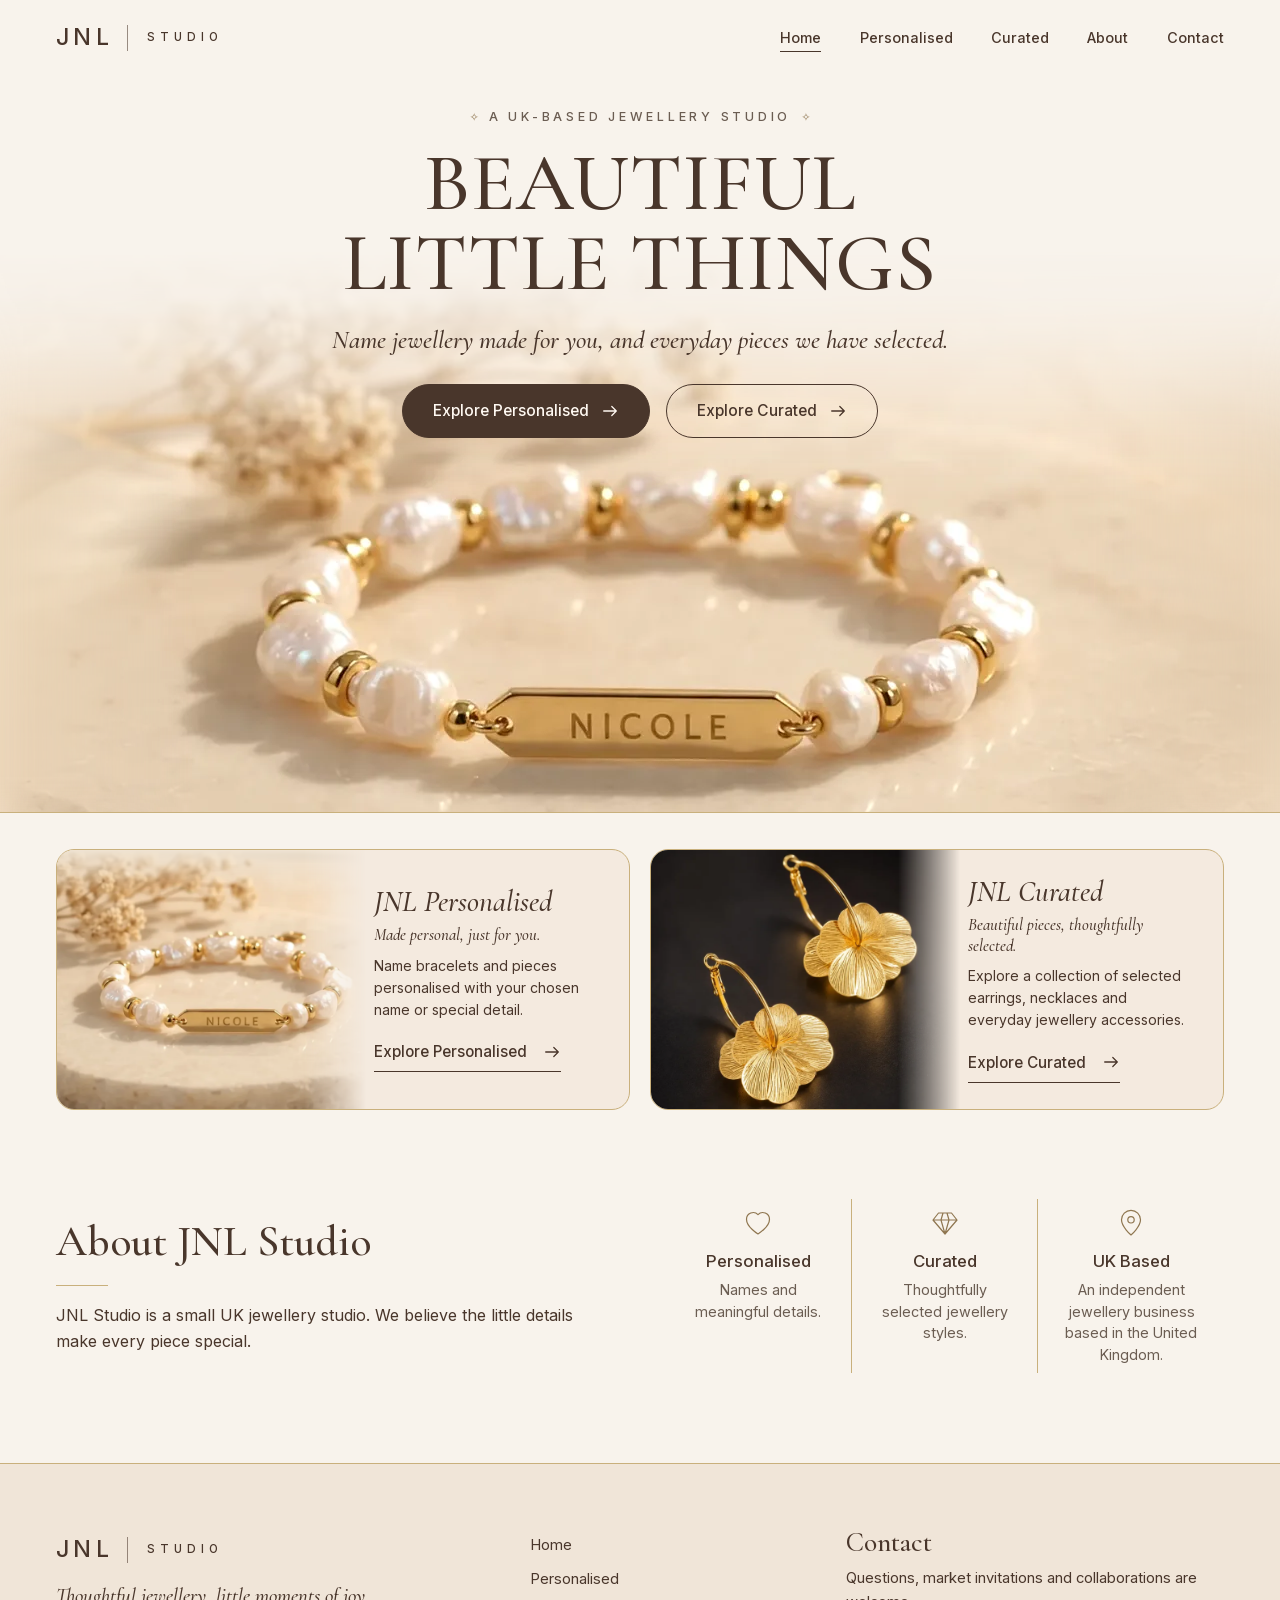
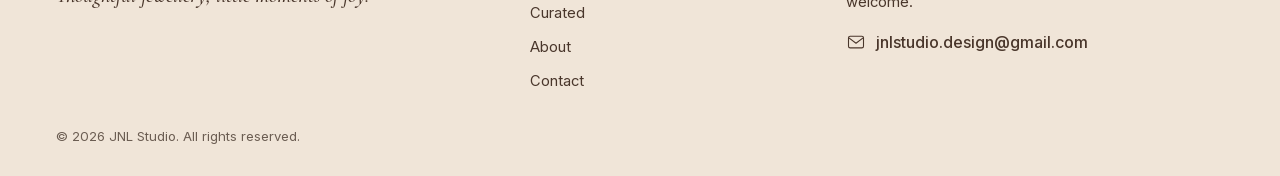
==== commit 346ceb99: "Update brand gateway to v1.3" ====
--- a/index.html
+++ b/index.html
@@ -76,7 +76,7 @@
     <div class="hero-copy">
       <p class="eyebrow">A UK-based jewellery studio</p>
       <h1 id="hero-title">Beautiful<br>Little Things</h1>
-      <p class="hero-sub">Personalised jewellery &amp; thoughtfully curated pieces.</p>
+      <p class="hero-sub">Name jewellery made for you, and everyday pieces we have selected.</p>
       <div class="hero-actions">
         <a class="btn btn-solid" href="https://jnlstudio.github.io/JNLPersonalised/">Explore Personalised
           <svg class="arrow" viewBox="0 0 20 20" aria-hidden="true"><path d="M3 10h14M12 5l5 5-5 5"/></svg>
@@ -100,25 +100,29 @@
   <section class="collections" id="collections" aria-labelledby="collections-title">
     <h2 class="sr-only" id="collections-title">Choose a collection</h2>
     <div class="card-grid">
-      <article class="card" data-reveal>
-        <div class="card-img card-img-stone">
+      <article class="card">
+        <div class="card-img card-img-stone" data-reveal>
           <img src="assets/img/personalised-card-800.webp"
                srcset="assets/img/personalised-card-800.webp 800w, assets/img/personalised-card-1200.webp 1200w"
                sizes="(max-width: 700px) 100vw, 30vw" width="1200" height="900" loading="lazy" decoding="async"
                alt="Pearl-style name bracelet engraved NICOLE on a cream stone">
+          <img class="card-detail" src="assets/img/personalised-detail-800.webp"
+               srcset="assets/img/personalised-detail-800.webp 800w, assets/img/personalised-detail-1200.webp 1200w"
+               sizes="(max-width: 700px) 100vw, 30vw" width="1200" height="900" loading="lazy" decoding="async"
+               alt="Close-up of the gold-tone name bar engraved NICOLE">
         </div>
         <div class="card-body">
           <h3>JNL Personalised</h3>
           <p class="card-sub">Made personal, just for you.</p>
-          <p class="card-text">Discover personalised jewellery and meaningful pieces created around your chosen name or special detail.</p>
+          <p class="card-text">Name bracelets and pieces personalised with your chosen name or special detail.</p>
           <a class="card-link" href="https://jnlstudio.github.io/JNLPersonalised/">Explore Personalised
             <svg class="arrow" viewBox="0 0 20 20" aria-hidden="true"><path d="M3 10h14M12 5l5 5-5 5"/></svg>
           </a>
         </div>
       </article>
 
-      <article class="card" data-reveal>
-        <div class="card-img">
+      <article class="card">
+        <div class="card-img" data-reveal>
           <img src="assets/img/curated-800.webp"
                srcset="assets/img/curated-800.webp 800w, assets/img/curated-1200.webp 1200w"
                sizes="(max-width: 700px) 100vw, 30vw" width="1200" height="960" loading="lazy" decoding="async"
@@ -137,13 +141,12 @@
   </section>
 
   <section class="about" id="about" aria-labelledby="about-title">
-    <div class="about-copy" data-reveal>
+    <div class="about-copy">
       <h2 id="about-title">About JNL Studio</h2>
-      <p>JNL Studio is a UK-based jewellery brand offering personalised pieces and thoughtfully curated jewellery.</p>
-      <p>From meaningful name bracelets to everyday accessories, we believe the little details make every piece special.</p>
-    </div>
-
-    <ul class="values" data-reveal>
+      <p>JNL Studio is a small UK jewellery studio. We believe the little details make every piece special.</p>
+    </div>
+
+    <ul class="values">
       <li>
         <svg viewBox="0 0 32 32" aria-hidden="true"><path d="M16 27S4.500 20 4.500 12.200A6.700 6.700 0 0 1 16 7.600a6.700 6.700 0 0 1 11.500 4.600C27.500 20 16 27 16 27Z"/></svg>
         <h3>Personalised</h3>
--- a/styles.css
+++ b/styles.css
@@ -106,9 +106,15 @@
 .card-text { margin-top: 10px; font-size: .88rem; line-height: 1.55; }
 .card-link { display: inline-flex; align-items: center; gap: 16px; min-height: 40px; margin-top: 12px; border-bottom: 1px solid currentColor; font-size: .95rem; font-weight: 500; }
 .card-link::after { content: ""; position: absolute; inset: 0; }
+/* Personalised card: the whole bracelet first, then a slow push-in to the engraved name bar. */
+.card-img .card-detail { opacity: 0; transform: scale(1.08); -webkit-mask-image: none; mask-image: none; transition: opacity 1s var(--ease), transform 1.8s var(--ease); }
+.card.is-detail .card-img .card-detail, .card:focus-within .card-img .card-detail { opacity: 1; transform: none; }
+.card.is-detail .card-img-stone img:first-child, .card:focus-within .card-img-stone img:first-child { transform: scale(1.14); transition-duration: 1.8s; }
 @media (hover: hover) {
   .card:hover { transform: translateY(-3px); }
   .card:hover .card-img img { transform: scale(1.04); }
+  .card:hover .card-img .card-detail { opacity: 1; transform: none; }
+  .card:hover .card-img-stone img:first-child { transform: scale(1.14); transition-duration: 1.8s; }
   .card:hover .arrow { transform: translateX(4px); }
 }
 
@@ -145,8 +151,9 @@
 @keyframes rise { from { opacity: 0; transform: translateY(18px); } }
 @keyframes settle { from { opacity: 0; transform: scale(1.04); } }
 
-.js [data-reveal] { opacity: 0; transform: translateY(22px); transition: opacity .8s var(--ease), transform .8s var(--ease); }
-.js [data-reveal].in { opacity: 1; transform: none; }
+/* Only pictures fade in; text and links are readable from the first moment. */
+.js [data-reveal] { opacity: 0; transition: opacity .9s var(--ease); }
+.js [data-reveal].in { opacity: 1; }
 
 /* Tablet */
 @media (max-width: 960px) {
@@ -216,6 +223,7 @@
 @media (prefers-reduced-motion: reduce) {
   html { scroll-behavior: auto; }
   *, *::before, *::after { animation: none !important; transition: none !important; }
-  .js [data-reveal] { opacity: 1; transform: none; }
+  .js [data-reveal] { opacity: 1; }
   .card:hover, .card:hover .card-img img { transform: none !important; }
-}
+  .card-img .card-detail { opacity: 1; transform: none; }
+}
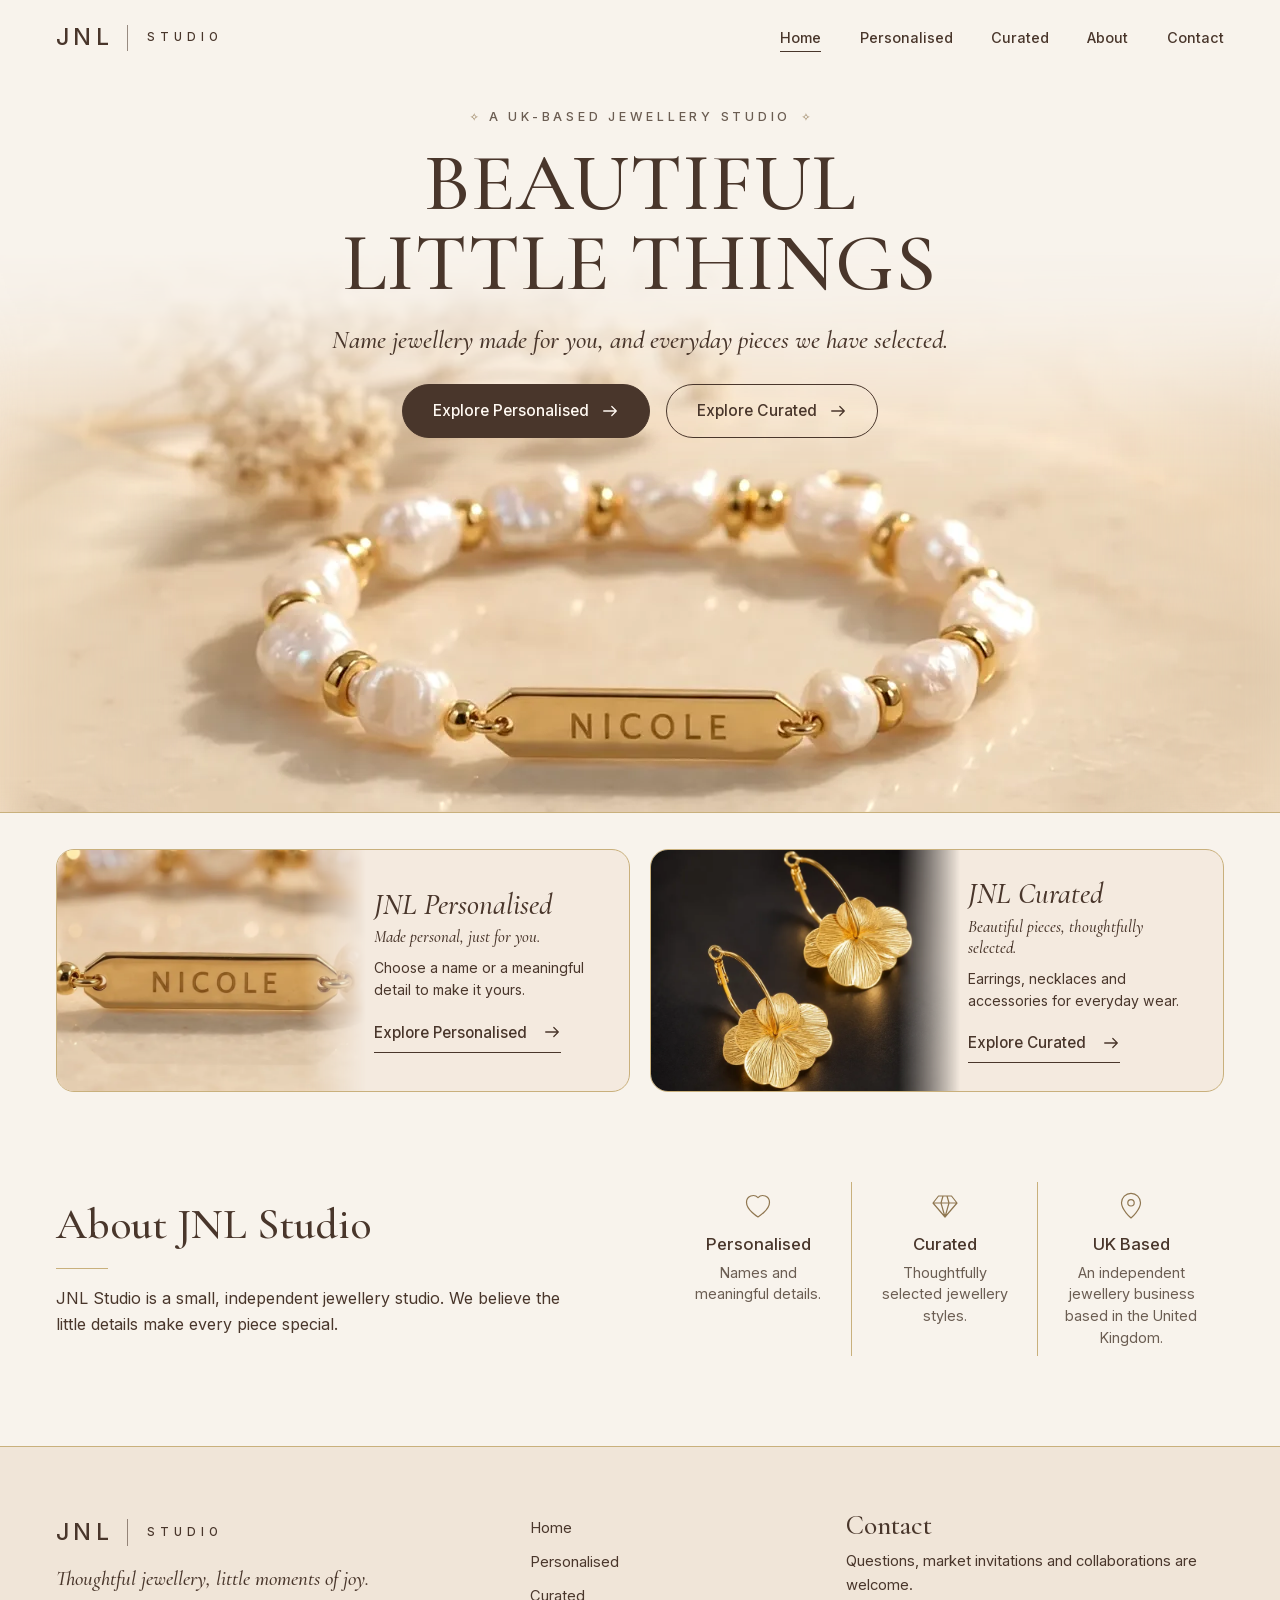
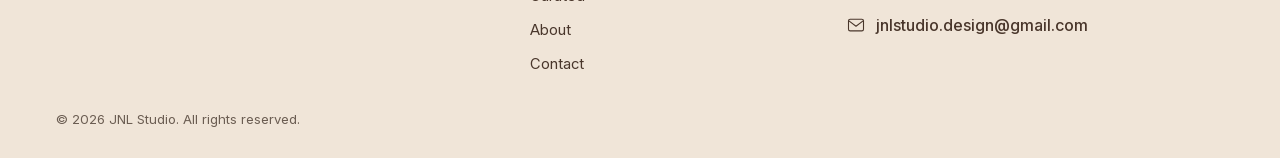
==== commit 74b62db3: "Update brand gateway to v1.4 - Personalised card shows the engraved name bar close-up by default - P" ====
--- a/index.html
+++ b/index.html
@@ -101,20 +101,16 @@
     <h2 class="sr-only" id="collections-title">Choose a collection</h2>
     <div class="card-grid">
       <article class="card">
-        <div class="card-img card-img-stone" data-reveal>
-          <img src="assets/img/personalised-card-800.webp"
-               srcset="assets/img/personalised-card-800.webp 800w, assets/img/personalised-card-1200.webp 1200w"
-               sizes="(max-width: 700px) 100vw, 30vw" width="1200" height="900" loading="lazy" decoding="async"
-               alt="Pearl-style name bracelet engraved NICOLE on a cream stone">
-          <img class="card-detail" src="assets/img/personalised-detail-800.webp"
+        <div class="card-img card-img-detail" data-reveal>
+          <img src="assets/img/personalised-detail-800.webp"
                srcset="assets/img/personalised-detail-800.webp 800w, assets/img/personalised-detail-1200.webp 1200w"
-               sizes="(max-width: 700px) 100vw, 30vw" width="1200" height="900" loading="lazy" decoding="async"
-               alt="Close-up of the gold-tone name bar engraved NICOLE">
+               sizes="(max-width: 700px) 100vw, 30vw" width="1200" height="864" loading="lazy" decoding="async"
+               alt="Close-up of a gold-tone name bar engraved NICOLE on a pearl-style bracelet">
         </div>
         <div class="card-body">
           <h3>JNL Personalised</h3>
           <p class="card-sub">Made personal, just for you.</p>
-          <p class="card-text">Name bracelets and pieces personalised with your chosen name or special detail.</p>
+          <p class="card-text">Choose a name or a meaningful detail to make it yours.</p>
           <a class="card-link" href="https://jnlstudio.github.io/JNLPersonalised/">Explore Personalised
             <svg class="arrow" viewBox="0 0 20 20" aria-hidden="true"><path d="M3 10h14M12 5l5 5-5 5"/></svg>
           </a>
@@ -122,7 +118,7 @@
       </article>
 
       <article class="card">
-        <div class="card-img" data-reveal>
+        <div class="card-img card-img-curated" data-reveal>
           <img src="assets/img/curated-800.webp"
                srcset="assets/img/curated-800.webp 800w, assets/img/curated-1200.webp 1200w"
                sizes="(max-width: 700px) 100vw, 30vw" width="1200" height="960" loading="lazy" decoding="async"
@@ -131,7 +127,7 @@
         <div class="card-body">
           <h3>JNL Curated</h3>
           <p class="card-sub">Beautiful pieces, thoughtfully selected.</p>
-          <p class="card-text">Explore a collection of selected earrings, necklaces and everyday jewellery accessories.</p>
+          <p class="card-text">Earrings, necklaces and accessories for everyday wear.</p>
           <a class="card-link" href="https://jnlstudio.github.io/JNLCurated/">Explore Curated
             <svg class="arrow" viewBox="0 0 20 20" aria-hidden="true"><path d="M3 10h14M12 5l5 5-5 5"/></svg>
           </a>
@@ -143,7 +139,7 @@
   <section class="about" id="about" aria-labelledby="about-title">
     <div class="about-copy">
       <h2 id="about-title">About JNL Studio</h2>
-      <p>JNL Studio is a small UK jewellery studio. We believe the little details make every piece special.</p>
+      <p>JNL Studio is a small, independent jewellery studio. We believe the little details make every piece special.</p>
     </div>
 
     <ul class="values">
--- a/styles.css
+++ b/styles.css
@@ -97,24 +97,20 @@
 .card-grid { display: grid; grid-template-columns: repeat(2, minmax(0, 1fr)); gap: clamp(14px, 1.6vw, 22px); }
 .card { position: relative; display: grid; grid-template-columns: 54% 1fr; min-height: clamp(240px, 19vw, 300px); background: var(--panel); border: 1px solid var(--gold-line); border-radius: 18px; overflow: hidden; transition: transform .6s var(--ease); }
 .card-img { position: relative; overflow: hidden; -webkit-mask-image: linear-gradient(to right, #000 80%, transparent 100%); mask-image: linear-gradient(to right, #000 80%, transparent 100%); }
-.card-img-stone { background: #f0e4d3; }
-.card-img-stone img { object-fit: contain; object-position: 50% 100%; -webkit-mask-image: linear-gradient(to bottom, transparent 0, #000 16%); mask-image: linear-gradient(to bottom, transparent 0, #000 16%); }
+.card-img-detail { background: #f0e4d3; }
 .card-img img { position: absolute; inset: 0; width: 100%; height: 100%; object-fit: cover; transition: transform 1s var(--ease); }
+/* Keep the engraved bar centred and the lower earring whole whatever the frame shape. */
+.card-img-detail img { object-position: 50% 52%; }
+.card-img-curated img { object-position: 50% 62%; }
 .card-body { display: flex; flex-direction: column; align-items: flex-start; justify-content: center; padding: clamp(18px, 2vw, 28px) clamp(18px, 2.2vw, 30px) clamp(18px, 2vw, 28px) 8px; }
 .card h3 { font: italic 500 clamp(1.7rem, 2.3vw, 2.4rem)/1.08 var(--serif); white-space: nowrap; }
 .card-sub { margin-top: 6px; font: italic 500 clamp(1.05rem, 1.3vw, 1.2rem)/1.25 var(--serif); }
 .card-text { margin-top: 10px; font-size: .88rem; line-height: 1.55; }
 .card-link { display: inline-flex; align-items: center; gap: 16px; min-height: 40px; margin-top: 12px; border-bottom: 1px solid currentColor; font-size: .95rem; font-weight: 500; }
 .card-link::after { content: ""; position: absolute; inset: 0; }
-/* Personalised card: the whole bracelet first, then a slow push-in to the engraved name bar. */
-.card-img .card-detail { opacity: 0; transform: scale(1.08); -webkit-mask-image: none; mask-image: none; transition: opacity 1s var(--ease), transform 1.8s var(--ease); }
-.card.is-detail .card-img .card-detail, .card:focus-within .card-img .card-detail { opacity: 1; transform: none; }
-.card.is-detail .card-img-stone img:first-child, .card:focus-within .card-img-stone img:first-child { transform: scale(1.14); transition-duration: 1.8s; }
 @media (hover: hover) {
   .card:hover { transform: translateY(-3px); }
   .card:hover .card-img img { transform: scale(1.04); }
-  .card:hover .card-img .card-detail { opacity: 1; transform: none; }
-  .card:hover .card-img-stone img:first-child { transform: scale(1.14); transition-duration: 1.8s; }
   .card:hover .arrow { transform: translateX(4px); }
 }
 
@@ -198,7 +194,7 @@
   .eyebrow::before, .eyebrow::after { margin-inline: .5em; }
   :root { --h1: clamp(2.2rem, 11.4vw, 3.6rem); }
   .card { grid-template-columns: minmax(0, 1fr); }
-  .card-img { aspect-ratio: 16 / 10; -webkit-mask-image: none; mask-image: none; }
+  .card-img { aspect-ratio: 4 / 3; -webkit-mask-image: none; mask-image: none; }
   .card-body { padding: 18px 22px 22px; }
   .card h3 { white-space: normal; }
   .values li { display: grid; grid-template-columns: 32px 1fr; column-gap: 16px; padding: 16px 0; text-align: left; }
@@ -225,5 +221,4 @@
   *, *::before, *::after { animation: none !important; transition: none !important; }
   .js [data-reveal] { opacity: 1; }
   .card:hover, .card:hover .card-img img { transform: none !important; }
-  .card-img .card-detail { opacity: 1; transform: none; }
-}
+}
